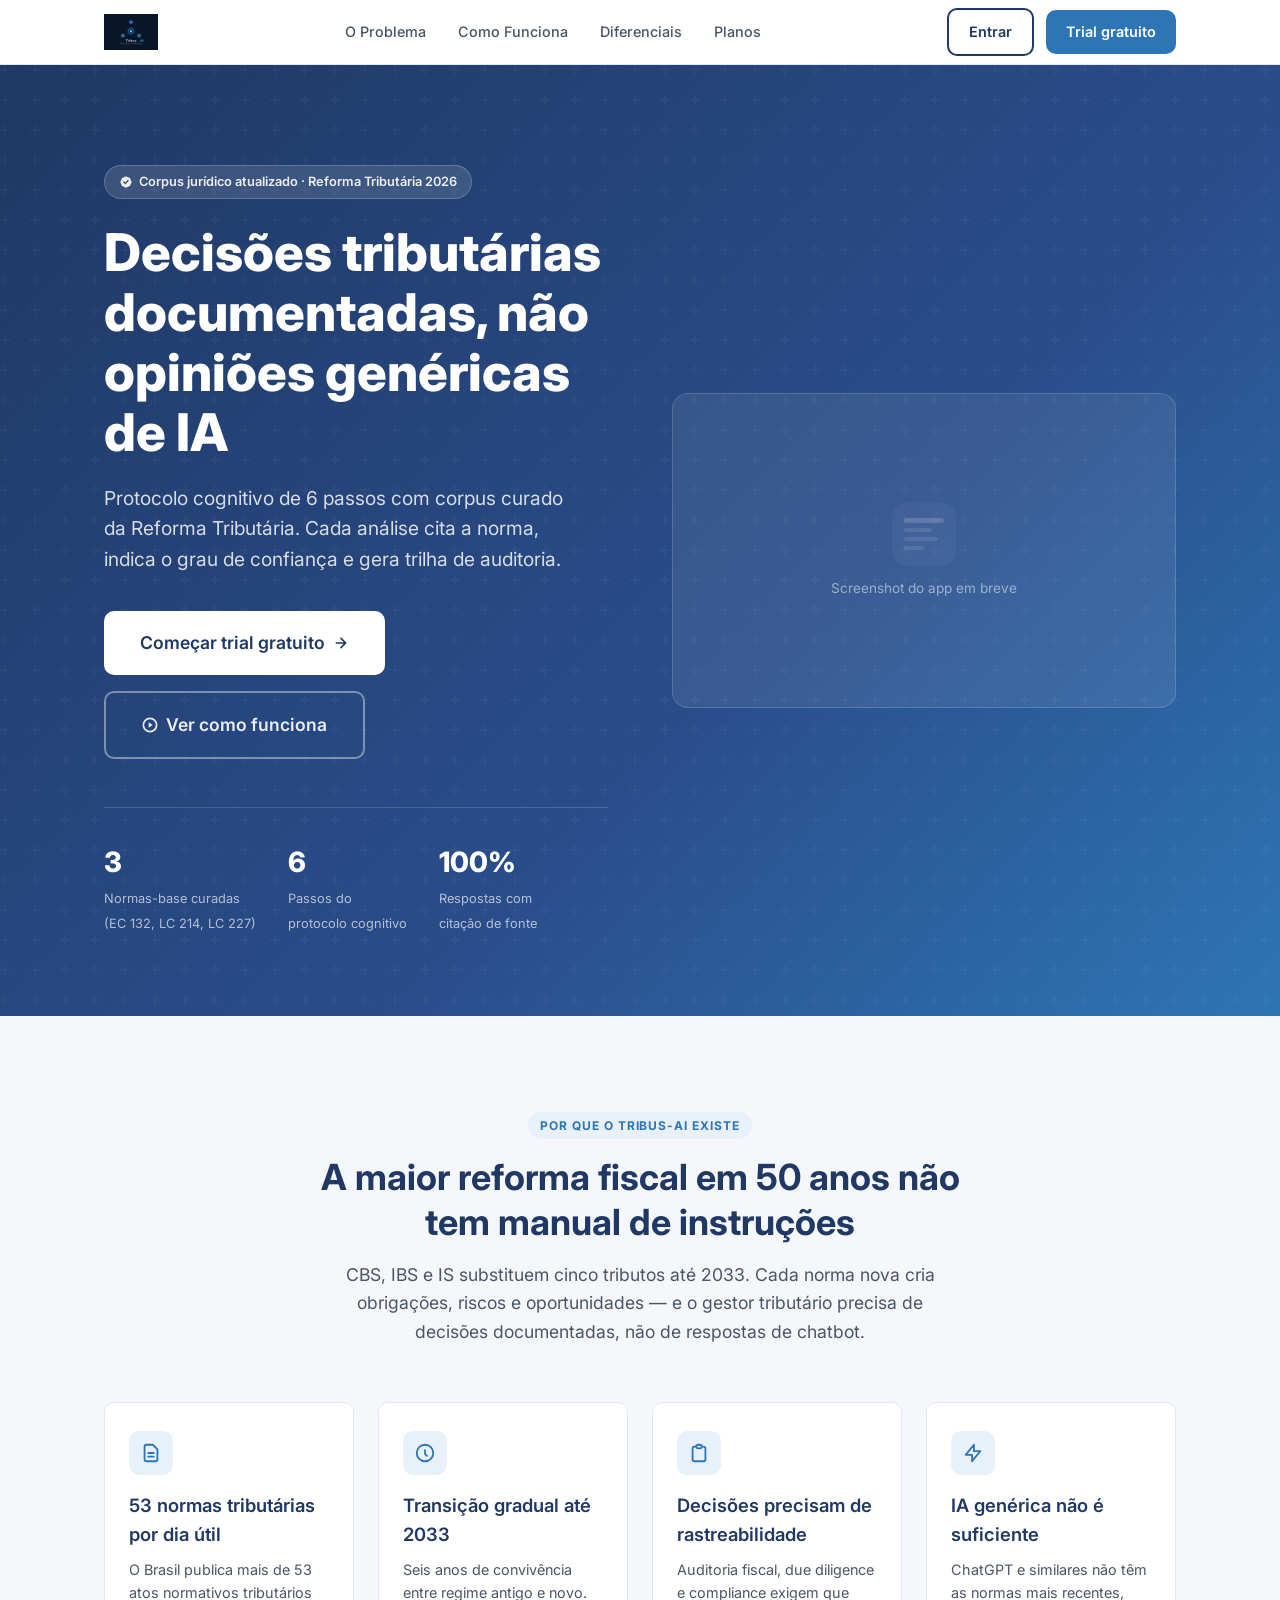
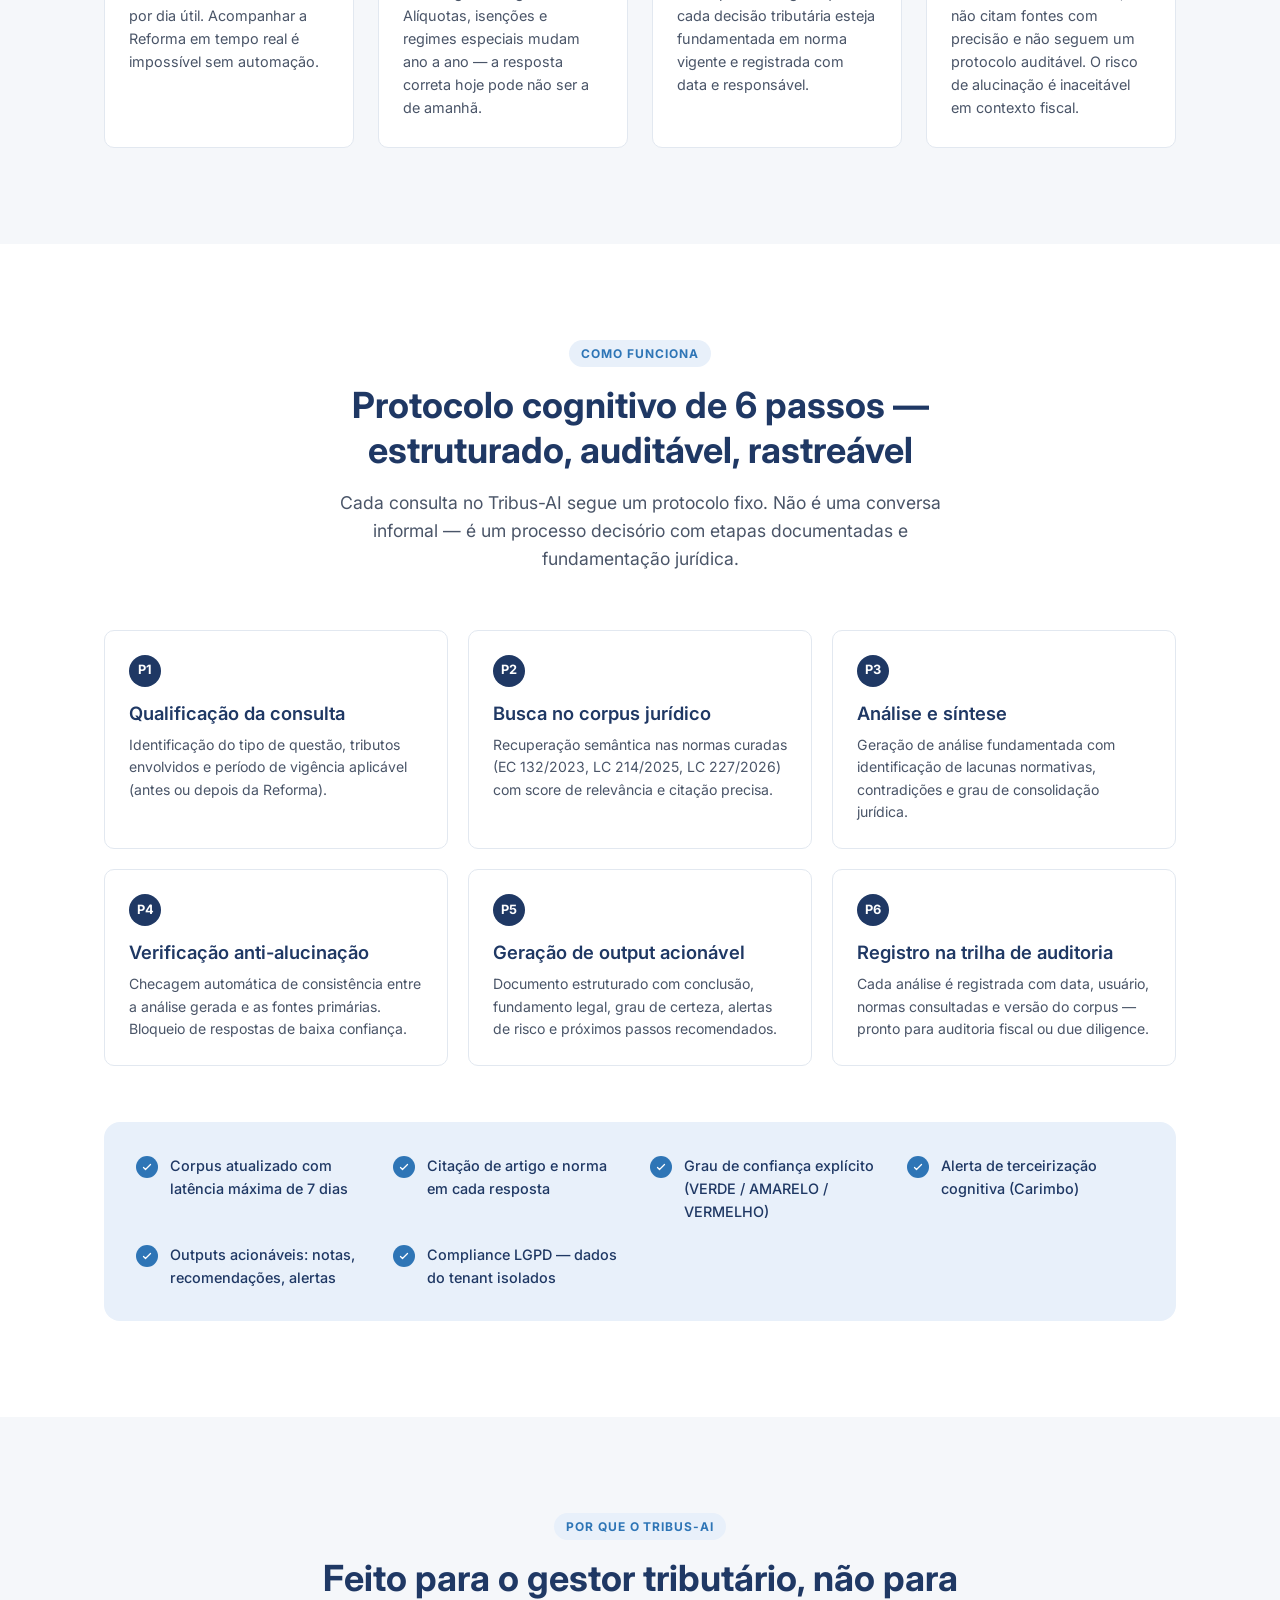
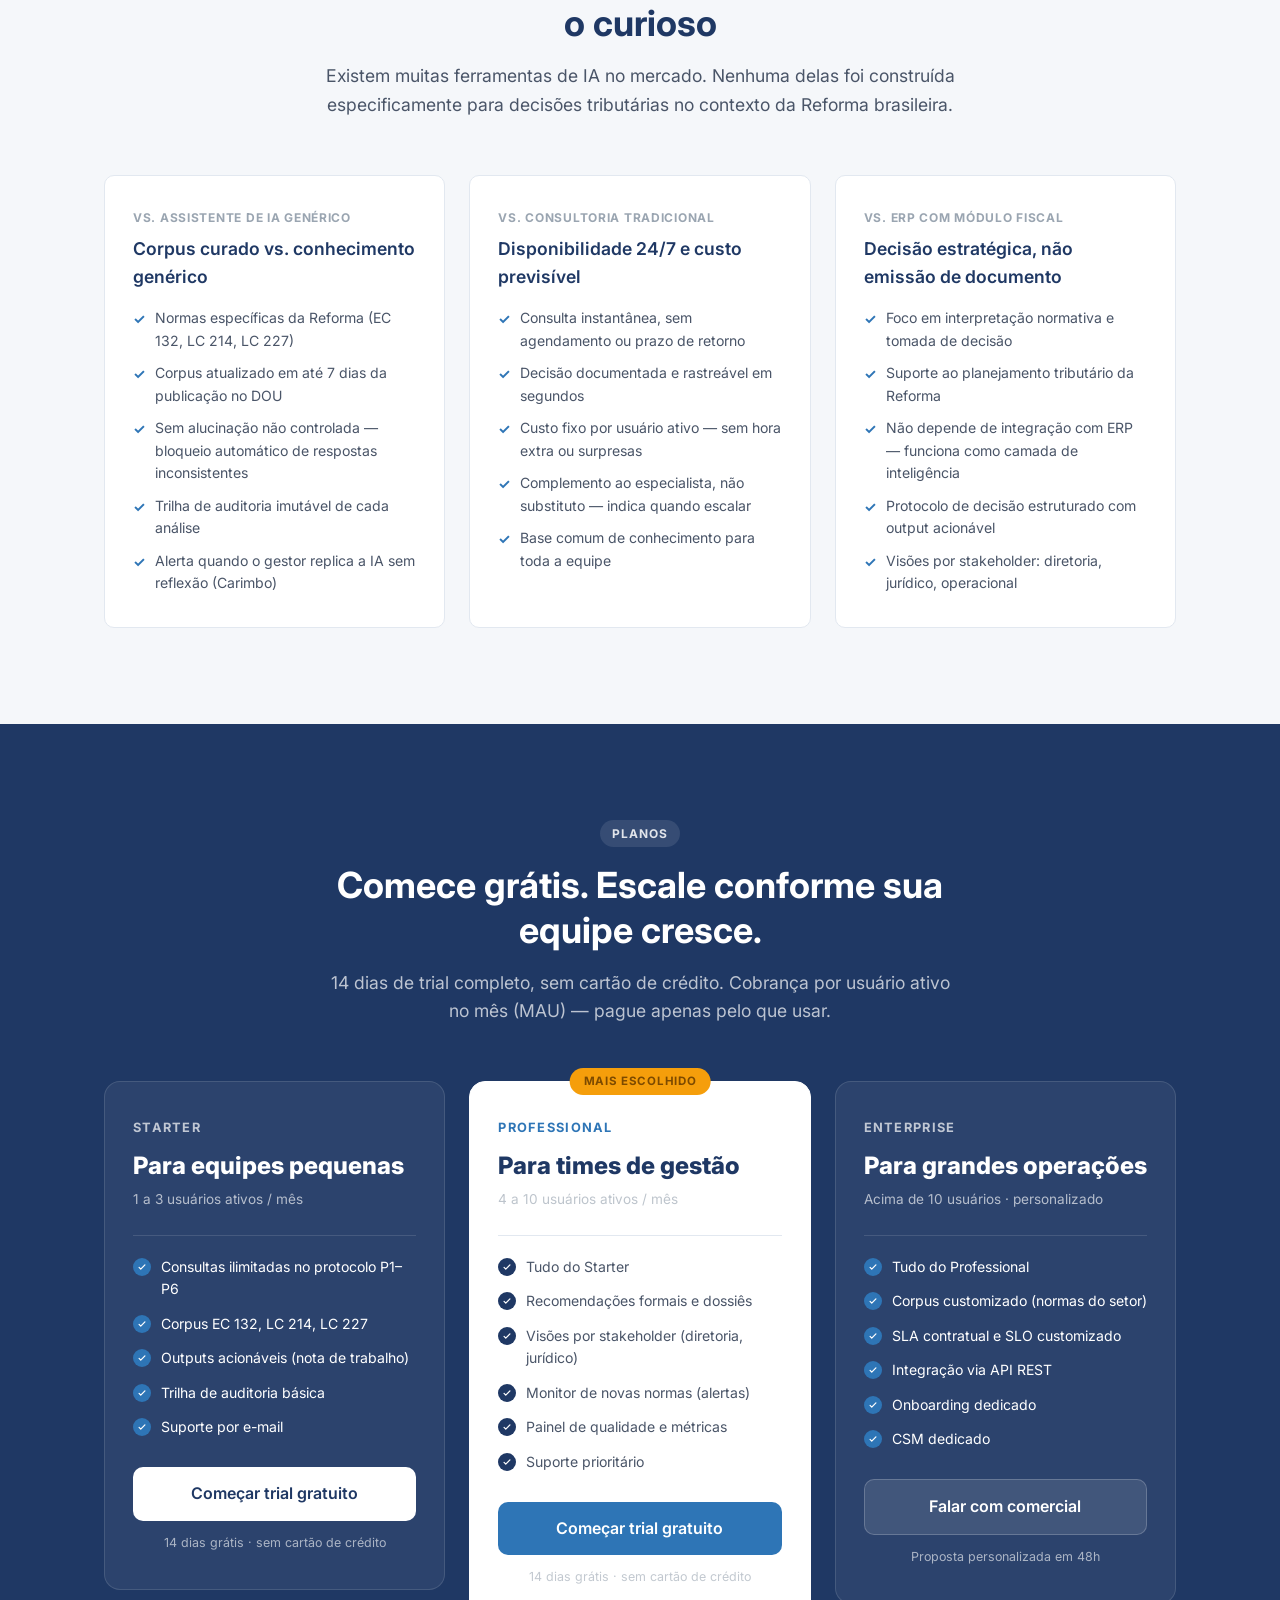
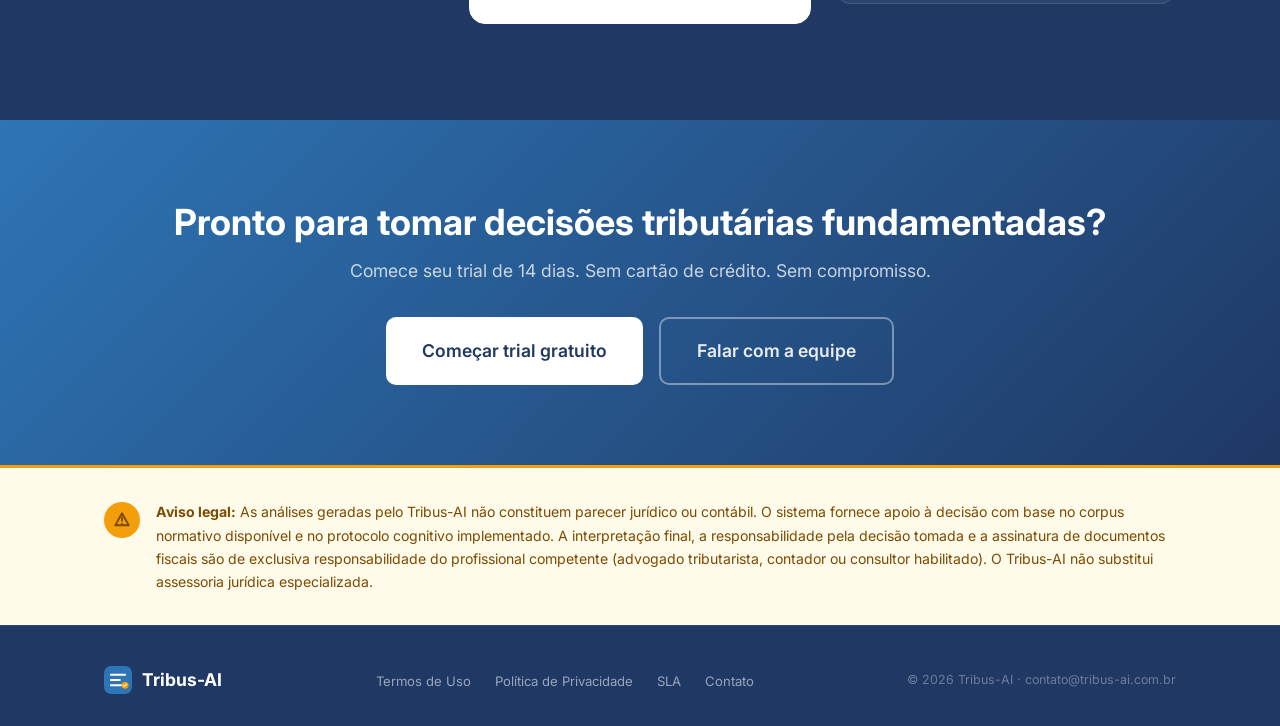
==== landing/index.html @ 8da71b79 "feat: logo real na landing page + botão Entrar aponta para /app Co-Authored-By: Claude Sonnet 4.6 <n" ====
<!DOCTYPE html>
<html lang="pt-BR">
<head>
  <meta charset="UTF-8" />
  <meta name="viewport" content="width=device-width, initial-scale=1.0" />
  <meta name="description" content="Tribus-AI — Inteligência tributária para a Reforma. Protocolo cognitivo de 6 passos, corpus jurídico curado e trilha de auditoria para decisões tributárias documentadas." />
  <title>Tribus-AI — Inteligência Tributária para a Reforma</title>
  <link rel="preconnect" href="https://fonts.googleapis.com" />
  <link rel="preconnect" href="https://fonts.gstatic.com" crossorigin />
  <link href="https://fonts.googleapis.com/css2?family=Inter:wght@400;500;600;700;800&display=swap" rel="stylesheet" />
  <style>
    /* ── Reset & Base ───────────────────────────────────────────── */
    *, *::before, *::after { box-sizing: border-box; margin: 0; padding: 0; }

    :root {
      --azul-escuro:  #1F3864;
      --azul-medio:   #2E75B6;
      --azul-claro:   #E8F0FA;
      --cinza-claro:  #F5F7FA;
      --cinza-medio:  #9AA5B1;
      --cinza-texto:  #4A5568;
      --branco:       #FFFFFF;
      --borda:        #E2E8F0;
      --destaque:     #F59E0B;
      --fonte:        'Inter', system-ui, -apple-system, sans-serif;
      --raio:         10px;
      --sombra:       0 4px 24px rgba(31,56,100,.10);
    }

    html { scroll-behavior: smooth; }

    body {
      font-family: var(--fonte);
      color: var(--cinza-texto);
      background: var(--branco);
      line-height: 1.6;
      -webkit-font-smoothing: antialiased;
    }

    img { max-width: 100%; display: block; }
    a { color: inherit; text-decoration: none; }

    .container {
      width: 100%;
      max-width: 1120px;
      margin: 0 auto;
      padding: 0 24px;
    }

    /* ── Tipografia ─────────────────────────────────────────────── */
    h1 { font-size: clamp(2rem, 5vw, 3.25rem); font-weight: 800; line-height: 1.15; }
    h2 { font-size: clamp(1.5rem, 3vw, 2.25rem); font-weight: 700; line-height: 1.25; }
    h3 { font-size: 1.15rem; font-weight: 600; }
    p  { font-size: 1rem; }

    .label {
      display: inline-block;
      font-size: .75rem;
      font-weight: 700;
      letter-spacing: .08em;
      text-transform: uppercase;
      color: var(--azul-medio);
      background: var(--azul-claro);
      padding: 4px 12px;
      border-radius: 20px;
      margin-bottom: 16px;
    }

    /* ── Botões ─────────────────────────────────────────────────── */
    .btn {
      display: inline-flex;
      align-items: center;
      gap: 8px;
      padding: 14px 28px;
      border-radius: var(--raio);
      font-size: 1rem;
      font-weight: 600;
      cursor: pointer;
      transition: transform .15s, box-shadow .15s, opacity .15s;
      border: none;
      text-decoration: none;
    }
    .btn:hover { transform: translateY(-2px); box-shadow: 0 8px 24px rgba(0,0,0,.15); }
    .btn:active { transform: translateY(0); }

    .btn-primary {
      background: var(--azul-medio);
      color: var(--branco);
    }
    .btn-primary:hover { background: #2563a8; }

    .btn-outline {
      background: transparent;
      color: var(--azul-escuro);
      border: 2px solid var(--azul-escuro);
    }
    .btn-outline:hover { background: var(--azul-escuro); color: var(--branco); }

    .btn-white {
      background: var(--branco);
      color: var(--azul-escuro);
    }
    .btn-white:hover { background: var(--azul-claro); }

    .btn-lg { padding: 18px 36px; font-size: 1.1rem; }

    /* ── Nav ────────────────────────────────────────────────────── */
    nav {
      position: sticky;
      top: 0;
      z-index: 100;
      background: rgba(255,255,255,.95);
      backdrop-filter: blur(8px);
      border-bottom: 1px solid var(--borda);
      padding: 0;
    }
    .nav-inner {
      display: flex;
      align-items: center;
      justify-content: space-between;
      height: 64px;
    }
    .logo {
      display: flex;
      align-items: center;
    }
    .logo img { height: 36px; width: auto; display: block; }
    .nav-links {
      display: flex;
      align-items: center;
      gap: 32px;
      list-style: none;
    }
    .nav-links a {
      font-size: .9rem;
      font-weight: 500;
      color: var(--cinza-texto);
      transition: color .15s;
    }
    .nav-links a:hover { color: var(--azul-medio); }
    .nav-cta { display: flex; gap: 12px; align-items: center; }
    .nav-mobile-toggle {
      display: none;
      background: none;
      border: none;
      cursor: pointer;
      padding: 4px;
      color: var(--azul-escuro);
    }

    @media (max-width: 768px) {
      .nav-links, .nav-cta { display: none; }
      .nav-mobile-toggle { display: block; }
      nav.open .nav-links,
      nav.open .nav-cta {
        display: flex;
        flex-direction: column;
        align-items: flex-start;
        padding: 16px 24px;
        gap: 16px;
        background: var(--branco);
        border-top: 1px solid var(--borda);
      }
      nav.open { display: block; }
      nav.open .nav-inner { flex-wrap: wrap; height: auto; padding: 12px 0; }
    }

    /* ── Hero ───────────────────────────────────────────────────── */
    #hero {
      background: linear-gradient(135deg, var(--azul-escuro) 0%, #2a4d8a 60%, var(--azul-medio) 100%);
      color: var(--branco);
      padding: 100px 0 80px;
      overflow: hidden;
      position: relative;
    }
    #hero::before {
      content: '';
      position: absolute;
      inset: 0;
      background: url("data:image/svg+xml,%3Csvg width='60' height='60' viewBox='0 0 60 60' xmlns='http://www.w3.org/2000/svg'%3E%3Cg fill='none' fill-rule='evenodd'%3E%3Cg fill='%23ffffff' fill-opacity='0.03'%3E%3Cpath d='M36 34v-4h-2v4h-4v2h4v4h2v-4h4v-2h-4zm0-30V0h-2v4h-4v2h4v4h2V6h4V4h-4zM6 34v-4H4v4H0v2h4v4h2v-4h4v-2H6zM6 4V0H4v4H0v2h4v4h2V6h4V4H6z'/%3E%3C/g%3E%3C/g%3E%3C/svg%3E");
      pointer-events: none;
    }
    .hero-grid {
      display: grid;
      grid-template-columns: 1fr 1fr;
      gap: 64px;
      align-items: center;
      position: relative;
    }
    .hero-badge {
      display: inline-flex;
      align-items: center;
      gap: 6px;
      background: rgba(255,255,255,.12);
      border: 1px solid rgba(255,255,255,.2);
      border-radius: 20px;
      padding: 6px 14px;
      font-size: .8rem;
      font-weight: 600;
      margin-bottom: 24px;
      color: rgba(255,255,255,.9);
    }
    #hero h1 { color: var(--branco); margin-bottom: 20px; }
    .hero-sub {
      font-size: 1.2rem;
      color: rgba(255,255,255,.82);
      margin-bottom: 36px;
      max-width: 480px;
    }
    .hero-actions { display: flex; gap: 16px; flex-wrap: wrap; }
    .hero-visual {
      background: rgba(255,255,255,.08);
      border: 1px solid rgba(255,255,255,.15);
      border-radius: 16px;
      aspect-ratio: 16/10;
      display: flex;
      flex-direction: column;
      align-items: center;
      justify-content: center;
      gap: 12px;
      color: rgba(255,255,255,.5);
    }
    .hero-visual svg { opacity: .4; }
    .hero-visual span { font-size: .85rem; }
    .hero-stats {
      display: flex;
      gap: 32px;
      margin-top: 48px;
      padding-top: 32px;
      border-top: 1px solid rgba(255,255,255,.15);
      flex-wrap: wrap;
    }
    .stat-item { }
    .stat-num {
      font-size: 1.75rem;
      font-weight: 800;
      color: var(--branco);
      display: block;
    }
    .stat-label {
      font-size: .8rem;
      color: rgba(255,255,255,.65);
    }

    @media (max-width: 768px) {
      #hero { padding: 64px 0 48px; }
      .hero-grid { grid-template-columns: 1fr; gap: 40px; }
      .hero-visual { display: none; }
    }

    /* ── Seções genéricas ───────────────────────────────────────── */
    section { padding: 96px 0; }
    .section-header { text-align: center; max-width: 640px; margin: 0 auto 56px; }
    .section-header h2 { color: var(--azul-escuro); margin-bottom: 16px; }
    .section-header p { font-size: 1.1rem; color: var(--cinza-texto); }

    /* ── Problema ───────────────────────────────────────────────── */
    #problema { background: var(--cinza-claro); }
    .problema-grid {
      display: grid;
      grid-template-columns: repeat(auto-fit, minmax(240px, 1fr));
      gap: 24px;
    }
    .problema-card {
      background: var(--branco);
      border: 1px solid var(--borda);
      border-radius: var(--raio);
      padding: 28px 24px;
      transition: box-shadow .2s;
    }
    .problema-card:hover { box-shadow: var(--sombra); }
    .problema-icon {
      width: 44px;
      height: 44px;
      border-radius: 10px;
      background: var(--azul-claro);
      display: flex;
      align-items: center;
      justify-content: center;
      margin-bottom: 16px;
    }
    .problema-card h3 { color: var(--azul-escuro); margin-bottom: 8px; }
    .problema-card p { font-size: .9rem; color: var(--cinza-texto); }

    /* ── Solução / P1-P6 ────────────────────────────────────────── */
    #solucao { background: var(--branco); }
    .passos-grid {
      display: grid;
      grid-template-columns: repeat(auto-fit, minmax(300px, 1fr));
      gap: 20px;
      margin-bottom: 56px;
    }
    .passo-card {
      border: 1px solid var(--borda);
      border-radius: var(--raio);
      padding: 24px;
      position: relative;
      transition: border-color .2s, box-shadow .2s;
    }
    .passo-card:hover {
      border-color: var(--azul-medio);
      box-shadow: 0 0 0 3px var(--azul-claro);
    }
    .passo-num {
      display: inline-flex;
      align-items: center;
      justify-content: center;
      width: 32px;
      height: 32px;
      border-radius: 50%;
      background: var(--azul-escuro);
      color: var(--branco);
      font-size: .8rem;
      font-weight: 700;
      margin-bottom: 12px;
    }
    .passo-card h3 { color: var(--azul-escuro); margin-bottom: 6px; }
    .passo-card p { font-size: .88rem; }

    .solucao-features {
      display: grid;
      grid-template-columns: repeat(auto-fit, minmax(220px, 1fr));
      gap: 20px;
      background: var(--azul-claro);
      border-radius: 16px;
      padding: 32px;
    }
    .feature-item {
      display: flex;
      align-items: flex-start;
      gap: 12px;
    }
    .feature-check {
      width: 22px;
      height: 22px;
      border-radius: 50%;
      background: var(--azul-medio);
      flex-shrink: 0;
      display: flex;
      align-items: center;
      justify-content: center;
      margin-top: 2px;
    }
    .feature-item p { font-size: .9rem; font-weight: 500; color: var(--azul-escuro); }

    /* ── Diferenciais ───────────────────────────────────────────── */
    #diferenciais { background: var(--cinza-claro); }
    .diferenciais-grid {
      display: grid;
      grid-template-columns: repeat(auto-fit, minmax(300px, 1fr));
      gap: 24px;
    }
    .diferencial-card {
      background: var(--branco);
      border-radius: var(--raio);
      padding: 32px 28px;
      border: 1px solid var(--borda);
    }
    .diferencial-vs {
      font-size: .75rem;
      font-weight: 700;
      text-transform: uppercase;
      letter-spacing: .06em;
      color: var(--cinza-medio);
      margin-bottom: 8px;
    }
    .diferencial-card h3 {
      color: var(--azul-escuro);
      font-size: 1.1rem;
      margin-bottom: 16px;
    }
    .diferencial-lista { list-style: none; display: flex; flex-direction: column; gap: 10px; }
    .diferencial-lista li {
      display: flex;
      align-items: flex-start;
      gap: 10px;
      font-size: .88rem;
    }
    .diferencial-lista li::before {
      content: '✓';
      color: var(--azul-medio);
      font-weight: 700;
      flex-shrink: 0;
      margin-top: 1px;
    }

    /* ── Preços ─────────────────────────────────────────────────── */
    #precos { background: var(--azul-escuro); }
    #precos .section-header h2 { color: var(--branco); }
    #precos .section-header p { color: rgba(255,255,255,.7); }
    #precos .label { background: rgba(255,255,255,.1); color: rgba(255,255,255,.85); }

    .precos-grid {
      display: grid;
      grid-template-columns: repeat(auto-fit, minmax(280px, 1fr));
      gap: 24px;
      align-items: start;
    }
    .preco-card {
      background: rgba(255,255,255,.06);
      border: 1px solid rgba(255,255,255,.12);
      border-radius: 16px;
      padding: 36px 28px;
      color: var(--branco);
      transition: transform .2s, box-shadow .2s;
    }
    .preco-card:hover { transform: translateY(-4px); box-shadow: 0 16px 40px rgba(0,0,0,.3); }
    .preco-card.destaque {
      background: var(--branco);
      color: var(--azul-escuro);
      border-color: var(--branco);
      position: relative;
    }
    .preco-badge {
      position: absolute;
      top: -14px;
      left: 50%;
      transform: translateX(-50%);
      background: var(--destaque);
      color: #7c4a00;
      font-size: .72rem;
      font-weight: 700;
      text-transform: uppercase;
      letter-spacing: .06em;
      padding: 4px 14px;
      border-radius: 20px;
      white-space: nowrap;
    }
    .preco-plano {
      font-size: .8rem;
      font-weight: 700;
      text-transform: uppercase;
      letter-spacing: .1em;
      margin-bottom: 8px;
      opacity: .7;
    }
    .preco-card.destaque .preco-plano { color: var(--azul-medio); opacity: 1; }
    .preco-card h3 {
      font-size: 1.5rem;
      font-weight: 800;
      margin-bottom: 4px;
    }
    .preco-usuarios {
      font-size: .85rem;
      opacity: .65;
      margin-bottom: 24px;
    }
    .preco-divider {
      border: none;
      border-top: 1px solid rgba(255,255,255,.12);
      margin: 20px 0;
    }
    .preco-card.destaque .preco-divider { border-color: var(--borda); }
    .preco-features { list-style: none; display: flex; flex-direction: column; gap: 12px; margin-bottom: 28px; }
    .preco-features li {
      display: flex;
      gap: 10px;
      font-size: .88rem;
      align-items: flex-start;
    }
    .preco-features li .ck {
      width: 18px;
      height: 18px;
      border-radius: 50%;
      background: var(--azul-medio);
      flex-shrink: 0;
      display: flex;
      align-items: center;
      justify-content: center;
      margin-top: 2px;
    }
    .preco-card.destaque .preco-features li .ck { background: var(--azul-escuro); }
    .preco-trial {
      text-align: center;
      font-size: .78rem;
      opacity: .6;
      margin-top: 12px;
    }

    /* ── Disclaimer ─────────────────────────────────────────────── */
    #disclaimer {
      background: #fffbeb;
      border-top: 3px solid var(--destaque);
      padding: 32px 0;
    }
    .disclaimer-inner {
      display: flex;
      gap: 16px;
      align-items: flex-start;
    }
    .disclaimer-icon {
      flex-shrink: 0;
      width: 36px;
      height: 36px;
      background: var(--destaque);
      border-radius: 50%;
      display: flex;
      align-items: center;
      justify-content: center;
      margin-top: 2px;
    }
    #disclaimer p {
      font-size: .88rem;
      color: #7c4a00;
      line-height: 1.65;
    }
    #disclaimer strong { font-weight: 700; }

    /* ── CTA final ──────────────────────────────────────────────── */
    #cta-final {
      background: linear-gradient(135deg, var(--azul-medio), var(--azul-escuro));
      padding: 80px 0;
      text-align: center;
    }
    #cta-final h2 { color: var(--branco); margin-bottom: 12px; }
    #cta-final p { color: rgba(255,255,255,.75); font-size: 1.1rem; margin-bottom: 32px; }
    .cta-actions { display: flex; gap: 16px; justify-content: center; flex-wrap: wrap; }

    /* ── Footer ─────────────────────────────────────────────────── */
    footer {
      background: var(--azul-escuro);
      border-top: 1px solid rgba(255,255,255,.08);
      padding: 40px 0 32px;
    }
    .footer-inner {
      display: flex;
      align-items: center;
      justify-content: space-between;
      flex-wrap: wrap;
      gap: 24px;
    }
    .footer-logo {
      display: flex;
      align-items: center;
      gap: 10px;
      color: var(--branco);
      font-weight: 700;
      font-size: 1.1rem;
    }
    .footer-links {
      display: flex;
      gap: 24px;
      flex-wrap: wrap;
      list-style: none;
    }
    .footer-links a {
      font-size: .82rem;
      color: rgba(255,255,255,.55);
      transition: color .15s;
    }
    .footer-links a:hover { color: rgba(255,255,255,.9); }
    .footer-copy {
      font-size: .78rem;
      color: rgba(255,255,255,.35);
    }

    /* ── Utilidades ─────────────────────────────────────────────── */
    .text-center { text-align: center; }
    .mt-4  { margin-top: 16px; }
    .mt-8  { margin-top: 32px; }
    .mt-12 { margin-top: 48px; }

    /* SVG check inline */
    .svg-check { display: block; }
  </style>
</head>
<body>

<!-- ═══════════════════════════ NAV ════════════════════════════════ -->
<nav id="nav">
  <div class="container">
    <div class="nav-inner">
      <a href="#" class="logo">
        <img src="assets/logo.png" alt="Tribus-AI" style="height:36px;width:auto;">
      </a>
      <ul class="nav-links">
        <li><a href="#problema">O Problema</a></li>
        <li><a href="#solucao">Como Funciona</a></li>
        <li><a href="#diferenciais">Diferenciais</a></li>
        <li><a href="#precos">Planos</a></li>
      </ul>
      <div class="nav-cta">
        <a href="/app" class="btn btn-outline" style="padding:10px 20px;font-size:.9rem;">Entrar</a>
        <a href="#" class="btn btn-primary" style="padding:10px 20px;font-size:.9rem;">Trial gratuito</a>
      </div>
      <button class="nav-mobile-toggle" id="menuBtn" aria-label="Menu">
        <svg width="24" height="24" fill="none" stroke="currentColor" stroke-width="2" viewBox="0 0 24 24">
          <path d="M3 12h18M3 6h18M3 18h18" stroke-linecap="round"/>
        </svg>
      </button>
    </div>
  </div>
</nav>

<!-- ════════════════════════════ HERO ══════════════════════════════ -->
<section id="hero">
  <div class="container">
    <div class="hero-grid">
      <div>
        <div class="hero-badge">
          <svg width="14" height="14" fill="currentColor" viewBox="0 0 20 20"><path fill-rule="evenodd" d="M6.267 3.455a3.066 3.066 0 001.745-.723 3.066 3.066 0 013.976 0 3.066 3.066 0 001.745.723 3.066 3.066 0 012.812 2.812c.051.643.304 1.254.723 1.745a3.066 3.066 0 010 3.976 3.066 3.066 0 00-.723 1.745 3.066 3.066 0 01-2.812 2.812 3.066 3.066 0 00-1.745.723 3.066 3.066 0 01-3.976 0 3.066 3.066 0 00-1.745-.723 3.066 3.066 0 01-2.812-2.812 3.066 3.066 0 00-.723-1.745 3.066 3.066 0 010-3.976 3.066 3.066 0 00.723-1.745 3.066 3.066 0 012.812-2.812zm7.44 5.252a1 1 0 00-1.414-1.414L9 10.586 7.707 9.293a1 1 0 00-1.414 1.414l2 2a1 1 0 001.414 0l4-4z" clip-rule="evenodd"/></svg>
          Corpus jurídico atualizado · Reforma Tributária 2026
        </div>
        <h1>Decisões tributárias documentadas, não opiniões genéricas de IA</h1>
        <p class="hero-sub">Protocolo cognitivo de 6 passos com corpus curado da Reforma Tributária. Cada análise cita a norma, indica o grau de confiança e gera trilha de auditoria.</p>
        <div class="hero-actions">
          <a href="#" class="btn btn-white btn-lg">
            Começar trial gratuito
            <svg width="16" height="16" fill="none" stroke="currentColor" stroke-width="2.5" viewBox="0 0 24 24"><path d="M5 12h14M12 5l7 7-7 7" stroke-linecap="round" stroke-linejoin="round"/></svg>
          </a>
          <a href="#solucao" class="btn btn-outline btn-lg" style="border-color:rgba(255,255,255,.4);color:rgba(255,255,255,.9);">
            <svg width="16" height="16" fill="none" stroke="currentColor" stroke-width="2.5" viewBox="0 0 24 24"><circle cx="12" cy="12" r="10"/><path d="M10 8l6 4-6 4V8z" fill="currentColor" stroke="none"/></svg>
            Ver como funciona
          </a>
        </div>
        <div class="hero-stats">
          <div class="stat-item">
            <span class="stat-num">3</span>
            <span class="stat-label">Normas-base curadas<br>(EC 132, LC 214, LC 227)</span>
          </div>
          <div class="stat-item">
            <span class="stat-num">6</span>
            <span class="stat-label">Passos do<br>protocolo cognitivo</span>
          </div>
          <div class="stat-item">
            <span class="stat-num">100%</span>
            <span class="stat-label">Respostas com<br>citação de fonte</span>
          </div>
        </div>
      </div>
      <div class="hero-visual" role="img" aria-label="Preview do painel Tribus-AI">
        <svg width="64" height="64" fill="none" viewBox="0 0 64 64" xmlns="http://www.w3.org/2000/svg">
          <rect width="64" height="64" rx="16" fill="rgba(255,255,255,0.1)"/>
          <rect x="12" y="16" width="40" height="5" rx="2.5" fill="rgba(255,255,255,0.4)"/>
          <rect x="12" y="26" width="28" height="4" rx="2" fill="rgba(255,255,255,0.25)"/>
          <rect x="12" y="35" width="34" height="4" rx="2" fill="rgba(255,255,255,0.25)"/>
          <rect x="12" y="44" width="20" height="4" rx="2" fill="rgba(255,255,255,0.25)"/>
        </svg>
        <span>Screenshot do app em breve</span>
      </div>
    </div>
  </div>
</section>

<!-- ════════════════════════ PROBLEMA ══════════════════════════════ -->
<section id="problema">
  <div class="container">
    <div class="section-header">
      <span class="label">Por que o Tribus-AI existe</span>
      <h2>A maior reforma fiscal em 50 anos não tem manual de instruções</h2>
      <p>CBS, IBS e IS substituem cinco tributos até 2033. Cada norma nova cria obrigações, riscos e oportunidades — e o gestor tributário precisa de decisões documentadas, não de respostas de chatbot.</p>
    </div>
    <div class="problema-grid">
      <div class="problema-card">
        <div class="problema-icon">
          <svg width="22" height="22" fill="none" stroke="#2E75B6" stroke-width="2" viewBox="0 0 24 24"><path d="M9 12h6M9 16h6M17 21H7a2 2 0 01-2-2V5a2 2 0 012-2h7l5 5v11a2 2 0 01-2 2z" stroke-linecap="round" stroke-linejoin="round"/></svg>
        </div>
        <h3>53 normas tributárias por dia útil</h3>
        <p>O Brasil publica mais de 53 atos normativos tributários por dia útil. Acompanhar a Reforma em tempo real é impossível sem automação.</p>
      </div>
      <div class="problema-card">
        <div class="problema-icon">
          <svg width="22" height="22" fill="none" stroke="#2E75B6" stroke-width="2" viewBox="0 0 24 24"><path d="M12 9v4l2 2M12 3a9 9 0 110 18A9 9 0 0112 3z" stroke-linecap="round" stroke-linejoin="round"/></svg>
        </div>
        <h3>Transição gradual até 2033</h3>
        <p>Seis anos de convivência entre regime antigo e novo. Alíquotas, isenções e regimes especiais mudam ano a ano — a resposta correta hoje pode não ser a de amanhã.</p>
      </div>
      <div class="problema-card">
        <div class="problema-icon">
          <svg width="22" height="22" fill="none" stroke="#2E75B6" stroke-width="2" viewBox="0 0 24 24"><path d="M9 5H7a2 2 0 00-2 2v12a2 2 0 002 2h10a2 2 0 002-2V7a2 2 0 00-2-2h-2M9 5a2 2 0 002 2h2a2 2 0 002-2M9 5a2 2 0 012-2h2a2 2 0 012 2" stroke-linecap="round" stroke-linejoin="round"/></svg>
        </div>
        <h3>Decisões precisam de rastreabilidade</h3>
        <p>Auditoria fiscal, due diligence e compliance exigem que cada decisão tributária esteja fundamentada em norma vigente e registrada com data e responsável.</p>
      </div>
      <div class="problema-card">
        <div class="problema-icon">
          <svg width="22" height="22" fill="none" stroke="#2E75B6" stroke-width="2" viewBox="0 0 24 24"><path d="M13 10V3L4 14h7v7l9-11h-7z" stroke-linecap="round" stroke-linejoin="round"/></svg>
        </div>
        <h3>IA genérica não é suficiente</h3>
        <p>ChatGPT e similares não têm as normas mais recentes, não citam fontes com precisão e não seguem um protocolo auditável. O risco de alucinação é inaceitável em contexto fiscal.</p>
      </div>
    </div>
  </div>
</section>

<!-- ═════════════════════════ SOLUÇÃO ═══════════════════════════════ -->
<section id="solucao">
  <div class="container">
    <div class="section-header">
      <span class="label">Como funciona</span>
      <h2>Protocolo cognitivo de 6 passos — estruturado, auditável, rastreável</h2>
      <p>Cada consulta no Tribus-AI segue um protocolo fixo. Não é uma conversa informal — é um processo decisório com etapas documentadas e fundamentação jurídica.</p>
    </div>
    <div class="passos-grid">
      <div class="passo-card">
        <div class="passo-num">P1</div>
        <h3>Qualificação da consulta</h3>
        <p>Identificação do tipo de questão, tributos envolvidos e período de vigência aplicável (antes ou depois da Reforma).</p>
      </div>
      <div class="passo-card">
        <div class="passo-num">P2</div>
        <h3>Busca no corpus jurídico</h3>
        <p>Recuperação semântica nas normas curadas (EC 132/2023, LC 214/2025, LC 227/2026) com score de relevância e citação precisa.</p>
      </div>
      <div class="passo-card">
        <div class="passo-num">P3</div>
        <h3>Análise e síntese</h3>
        <p>Geração de análise fundamentada com identificação de lacunas normativas, contradições e grau de consolidação jurídica.</p>
      </div>
      <div class="passo-card">
        <div class="passo-num">P4</div>
        <h3>Verificação anti-alucinação</h3>
        <p>Checagem automática de consistência entre a análise gerada e as fontes primárias. Bloqueio de respostas de baixa confiança.</p>
      </div>
      <div class="passo-card">
        <div class="passo-num">P5</div>
        <h3>Geração de output acionável</h3>
        <p>Documento estruturado com conclusão, fundamento legal, grau de certeza, alertas de risco e próximos passos recomendados.</p>
      </div>
      <div class="passo-card">
        <div class="passo-num">P6</div>
        <h3>Registro na trilha de auditoria</h3>
        <p>Cada análise é registrada com data, usuário, normas consultadas e versão do corpus — pronto para auditoria fiscal ou due diligence.</p>
      </div>
    </div>
    <div class="solucao-features">
      <div class="feature-item">
        <div class="feature-check">
          <svg class="svg-check" width="12" height="12" fill="none" stroke="white" stroke-width="2.5" viewBox="0 0 24 24"><path d="M5 13l4 4L19 7" stroke-linecap="round" stroke-linejoin="round"/></svg>
        </div>
        <p>Corpus atualizado com latência máxima de 7 dias</p>
      </div>
      <div class="feature-item">
        <div class="feature-check">
          <svg class="svg-check" width="12" height="12" fill="none" stroke="white" stroke-width="2.5" viewBox="0 0 24 24"><path d="M5 13l4 4L19 7" stroke-linecap="round" stroke-linejoin="round"/></svg>
        </div>
        <p>Citação de artigo e norma em cada resposta</p>
      </div>
      <div class="feature-item">
        <div class="feature-check">
          <svg class="svg-check" width="12" height="12" fill="none" stroke="white" stroke-width="2.5" viewBox="0 0 24 24"><path d="M5 13l4 4L19 7" stroke-linecap="round" stroke-linejoin="round"/></svg>
        </div>
        <p>Grau de confiança explícito (VERDE / AMARELO / VERMELHO)</p>
      </div>
      <div class="feature-item">
        <div class="feature-check">
          <svg class="svg-check" width="12" height="12" fill="none" stroke="white" stroke-width="2.5" viewBox="0 0 24 24"><path d="M5 13l4 4L19 7" stroke-linecap="round" stroke-linejoin="round"/></svg>
        </div>
        <p>Alerta de terceirização cognitiva (Carimbo)</p>
      </div>
      <div class="feature-item">
        <div class="feature-check">
          <svg class="svg-check" width="12" height="12" fill="none" stroke="white" stroke-width="2.5" viewBox="0 0 24 24"><path d="M5 13l4 4L19 7" stroke-linecap="round" stroke-linejoin="round"/></svg>
        </div>
        <p>Outputs acionáveis: notas, recomendações, alertas</p>
      </div>
      <div class="feature-item">
        <div class="feature-check">
          <svg class="svg-check" width="12" height="12" fill="none" stroke="white" stroke-width="2.5" viewBox="0 0 24 24"><path d="M5 13l4 4L19 7" stroke-linecap="round" stroke-linejoin="round"/></svg>
        </div>
        <p>Compliance LGPD — dados do tenant isolados</p>
      </div>
    </div>
  </div>
</section>

<!-- ══════════════════════ DIFERENCIAIS ════════════════════════════ -->
<section id="diferenciais">
  <div class="container">
    <div class="section-header">
      <span class="label">Por que o Tribus-AI</span>
      <h2>Feito para o gestor tributário, não para o curioso</h2>
      <p>Existem muitas ferramentas de IA no mercado. Nenhuma delas foi construída especificamente para decisões tributárias no contexto da Reforma brasileira.</p>
    </div>
    <div class="diferenciais-grid">
      <div class="diferencial-card">
        <div class="diferencial-vs">vs. Assistente de IA genérico</div>
        <h3>Corpus curado vs. conhecimento genérico</h3>
        <ul class="diferencial-lista">
          <li>Normas específicas da Reforma (EC 132, LC 214, LC 227)</li>
          <li>Corpus atualizado em até 7 dias da publicação no DOU</li>
          <li>Sem alucinação não controlada — bloqueio automático de respostas inconsistentes</li>
          <li>Trilha de auditoria imutável de cada análise</li>
          <li>Alerta quando o gestor replica a IA sem reflexão (Carimbo)</li>
        </ul>
      </div>
      <div class="diferencial-card">
        <div class="diferencial-vs">vs. Consultoria tradicional</div>
        <h3>Disponibilidade 24/7 e custo previsível</h3>
        <ul class="diferencial-lista">
          <li>Consulta instantânea, sem agendamento ou prazo de retorno</li>
          <li>Decisão documentada e rastreável em segundos</li>
          <li>Custo fixo por usuário ativo — sem hora extra ou surpresas</li>
          <li>Complemento ao especialista, não substituto — indica quando escalar</li>
          <li>Base comum de conhecimento para toda a equipe</li>
        </ul>
      </div>
      <div class="diferencial-card">
        <div class="diferencial-vs">vs. ERP com módulo fiscal</div>
        <h3>Decisão estratégica, não emissão de documento</h3>
        <ul class="diferencial-lista">
          <li>Foco em interpretação normativa e tomada de decisão</li>
          <li>Suporte ao planejamento tributário da Reforma</li>
          <li>Não depende de integração com ERP — funciona como camada de inteligência</li>
          <li>Protocolo de decisão estruturado com output acionável</li>
          <li>Visões por stakeholder: diretoria, jurídico, operacional</li>
        </ul>
      </div>
    </div>
  </div>
</section>

<!-- ══════════════════════════ PREÇOS ═══════════════════════════════ -->
<section id="precos">
  <div class="container">
    <div class="section-header">
      <span class="label">Planos</span>
      <h2>Comece grátis. Escale conforme sua equipe cresce.</h2>
      <p>14 dias de trial completo, sem cartão de crédito. Cobrança por usuário ativo no mês (MAU) — pague apenas pelo que usar.</p>
    </div>
    <div class="precos-grid">

      <div class="preco-card">
        <div class="preco-plano">Starter</div>
        <h3>Para equipes pequenas</h3>
        <p class="preco-usuarios">1 a 3 usuários ativos / mês</p>
        <hr class="preco-divider">
        <ul class="preco-features">
          <li><span class="ck"><svg width="10" height="10" fill="none" stroke="white" stroke-width="3" viewBox="0 0 24 24"><path d="M5 13l4 4L19 7" stroke-linecap="round" stroke-linejoin="round"/></svg></span>Consultas ilimitadas no protocolo P1–P6</li>
          <li><span class="ck"><svg width="10" height="10" fill="none" stroke="white" stroke-width="3" viewBox="0 0 24 24"><path d="M5 13l4 4L19 7" stroke-linecap="round" stroke-linejoin="round"/></svg></span>Corpus EC 132, LC 214, LC 227</li>
          <li><span class="ck"><svg width="10" height="10" fill="none" stroke="white" stroke-width="3" viewBox="0 0 24 24"><path d="M5 13l4 4L19 7" stroke-linecap="round" stroke-linejoin="round"/></svg></span>Outputs acionáveis (nota de trabalho)</li>
          <li><span class="ck"><svg width="10" height="10" fill="none" stroke="white" stroke-width="3" viewBox="0 0 24 24"><path d="M5 13l4 4L19 7" stroke-linecap="round" stroke-linejoin="round"/></svg></span>Trilha de auditoria básica</li>
          <li><span class="ck"><svg width="10" height="10" fill="none" stroke="white" stroke-width="3" viewBox="0 0 24 24"><path d="M5 13l4 4L19 7" stroke-linecap="round" stroke-linejoin="round"/></svg></span>Suporte por e-mail</li>
        </ul>
        <a href="#" class="btn btn-white" style="width:100%;justify-content:center;">Começar trial gratuito</a>
        <p class="preco-trial">14 dias grátis · sem cartão de crédito</p>
      </div>

      <div class="preco-card destaque">
        <div class="preco-badge">Mais escolhido</div>
        <div class="preco-plano">Professional</div>
        <h3>Para times de gestão</h3>
        <p class="preco-usuarios" style="color:var(--cinza-medio);">4 a 10 usuários ativos / mês</p>
        <hr class="preco-divider">
        <ul class="preco-features" style="color:var(--cinza-texto);">
          <li><span class="ck"><svg width="10" height="10" fill="none" stroke="white" stroke-width="3" viewBox="0 0 24 24"><path d="M5 13l4 4L19 7" stroke-linecap="round" stroke-linejoin="round"/></svg></span>Tudo do Starter</li>
          <li><span class="ck"><svg width="10" height="10" fill="none" stroke="white" stroke-width="3" viewBox="0 0 24 24"><path d="M5 13l4 4L19 7" stroke-linecap="round" stroke-linejoin="round"/></svg></span>Recomendações formais e dossiês</li>
          <li><span class="ck"><svg width="10" height="10" fill="none" stroke="white" stroke-width="3" viewBox="0 0 24 24"><path d="M5 13l4 4L19 7" stroke-linecap="round" stroke-linejoin="round"/></svg></span>Visões por stakeholder (diretoria, jurídico)</li>
          <li><span class="ck"><svg width="10" height="10" fill="none" stroke="white" stroke-width="3" viewBox="0 0 24 24"><path d="M5 13l4 4L19 7" stroke-linecap="round" stroke-linejoin="round"/></svg></span>Monitor de novas normas (alertas)</li>
          <li><span class="ck"><svg width="10" height="10" fill="none" stroke="white" stroke-width="3" viewBox="0 0 24 24"><path d="M5 13l4 4L19 7" stroke-linecap="round" stroke-linejoin="round"/></svg></span>Painel de qualidade e métricas</li>
          <li><span class="ck"><svg width="10" height="10" fill="none" stroke="white" stroke-width="3" viewBox="0 0 24 24"><path d="M5 13l4 4L19 7" stroke-linecap="round" stroke-linejoin="round"/></svg></span>Suporte prioritário</li>
        </ul>
        <a href="#" class="btn btn-primary" style="width:100%;justify-content:center;">Começar trial gratuito</a>
        <p class="preco-trial" style="color:var(--cinza-medio);">14 dias grátis · sem cartão de crédito</p>
      </div>

      <div class="preco-card">
        <div class="preco-plano">Enterprise</div>
        <h3>Para grandes operações</h3>
        <p class="preco-usuarios">Acima de 10 usuários · personalizado</p>
        <hr class="preco-divider">
        <ul class="preco-features">
          <li><span class="ck"><svg width="10" height="10" fill="none" stroke="white" stroke-width="3" viewBox="0 0 24 24"><path d="M5 13l4 4L19 7" stroke-linecap="round" stroke-linejoin="round"/></svg></span>Tudo do Professional</li>
          <li><span class="ck"><svg width="10" height="10" fill="none" stroke="white" stroke-width="3" viewBox="0 0 24 24"><path d="M5 13l4 4L19 7" stroke-linecap="round" stroke-linejoin="round"/></svg></span>Corpus customizado (normas do setor)</li>
          <li><span class="ck"><svg width="10" height="10" fill="none" stroke="white" stroke-width="3" viewBox="0 0 24 24"><path d="M5 13l4 4L19 7" stroke-linecap="round" stroke-linejoin="round"/></svg></span>SLA contratual e SLO customizado</li>
          <li><span class="ck"><svg width="10" height="10" fill="none" stroke="white" stroke-width="3" viewBox="0 0 24 24"><path d="M5 13l4 4L19 7" stroke-linecap="round" stroke-linejoin="round"/></svg></span>Integração via API REST</li>
          <li><span class="ck"><svg width="10" height="10" fill="none" stroke="white" stroke-width="3" viewBox="0 0 24 24"><path d="M5 13l4 4L19 7" stroke-linecap="round" stroke-linejoin="round"/></svg></span>Onboarding dedicado</li>
          <li><span class="ck"><svg width="10" height="10" fill="none" stroke="white" stroke-width="3" viewBox="0 0 24 24"><path d="M5 13l4 4L19 7" stroke-linecap="round" stroke-linejoin="round"/></svg></span>CSM dedicado</li>
        </ul>
        <a href="mailto:contato@tribus-ai.com.br" class="btn" style="width:100%;justify-content:center;background:rgba(255,255,255,.1);color:white;border:1px solid rgba(255,255,255,.2);">Falar com comercial</a>
        <p class="preco-trial">Proposta personalizada em 48h</p>
      </div>

    </div>
  </div>
</section>

<!-- ══════════════════════ CTA FINAL ═══════════════════════════════ -->
<section id="cta-final">
  <div class="container">
    <h2>Pronto para tomar decisões tributárias fundamentadas?</h2>
    <p>Comece seu trial de 14 dias. Sem cartão de crédito. Sem compromisso.</p>
    <div class="cta-actions">
      <a href="#" class="btn btn-white btn-lg">Começar trial gratuito</a>
      <a href="mailto:contato@tribus-ai.com.br" class="btn btn-outline btn-lg" style="border-color:rgba(255,255,255,.4);color:rgba(255,255,255,.9);">Falar com a equipe</a>
    </div>
  </div>
</section>

<!-- ═══════════════════════ DISCLAIMER ════════════════════════════ -->
<section id="disclaimer">
  <div class="container">
    <div class="disclaimer-inner">
      <div class="disclaimer-icon">
        <svg width="18" height="18" fill="none" stroke="#7c4a00" stroke-width="2.5" viewBox="0 0 24 24"><path d="M12 9v4M12 17h.01M12 3l9 16H3L12 3z" stroke-linecap="round" stroke-linejoin="round"/></svg>
      </div>
      <p><strong>Aviso legal:</strong> As análises geradas pelo Tribus-AI não constituem parecer jurídico ou contábil. O sistema fornece apoio à decisão com base no corpus normativo disponível e no protocolo cognitivo implementado. A interpretação final, a responsabilidade pela decisão tomada e a assinatura de documentos fiscais são de exclusiva responsabilidade do profissional competente (advogado tributarista, contador ou consultor habilitado). O Tribus-AI não substitui assessoria jurídica especializada.</p>
    </div>
  </div>
</section>

<!-- ══════════════════════════ FOOTER ══════════════════════════════ -->
<footer>
  <div class="container">
    <div class="footer-inner">
      <a href="#" class="footer-logo">
        <svg width="28" height="28" viewBox="0 0 32 32" fill="none" xmlns="http://www.w3.org/2000/svg">
          <rect width="32" height="32" rx="8" fill="#2E75B6"/>
          <path d="M8 10h16M8 16h10M8 22h13" stroke="white" stroke-width="2.5" stroke-linecap="round"/>
          <circle cx="24" cy="22" r="4" fill="#F59E0B"/>
          <path d="M22.5 22l1 1 2-2" stroke="white" stroke-width="1.5" stroke-linecap="round" stroke-linejoin="round"/>
        </svg>
        Tribus-AI
      </a>
      <ul class="footer-links">
        <li><a href="#">Termos de Uso</a></li>
        <li><a href="#">Política de Privacidade</a></li>
        <li><a href="#">SLA</a></li>
        <li><a href="mailto:contato@tribus-ai.com.br">Contato</a></li>
      </ul>
      <span class="footer-copy">© 2026 Tribus-AI · contato@tribus-ai.com.br</span>
    </div>
  </div>
</footer>

<script>
  // Mobile nav toggle
  document.getElementById('menuBtn').addEventListener('click', () => {
    document.getElementById('nav').classList.toggle('open');
  });

  // Fechar nav ao clicar em link
  document.querySelectorAll('#nav a').forEach(link => {
    link.addEventListener('click', () => {
      document.getElementById('nav').classList.remove('open');
    });
  });

  // Scroll suave para âncoras
  document.querySelectorAll('a[href^="#"]').forEach(a => {
    a.addEventListener('click', e => {
      const id = a.getAttribute('href');
      if (id === '#') return;
      const el = document.querySelector(id);
      if (el) { e.preventDefault(); el.scrollIntoView({ behavior: 'smooth' }); }
    });
  });
</script>
</body>
</html>
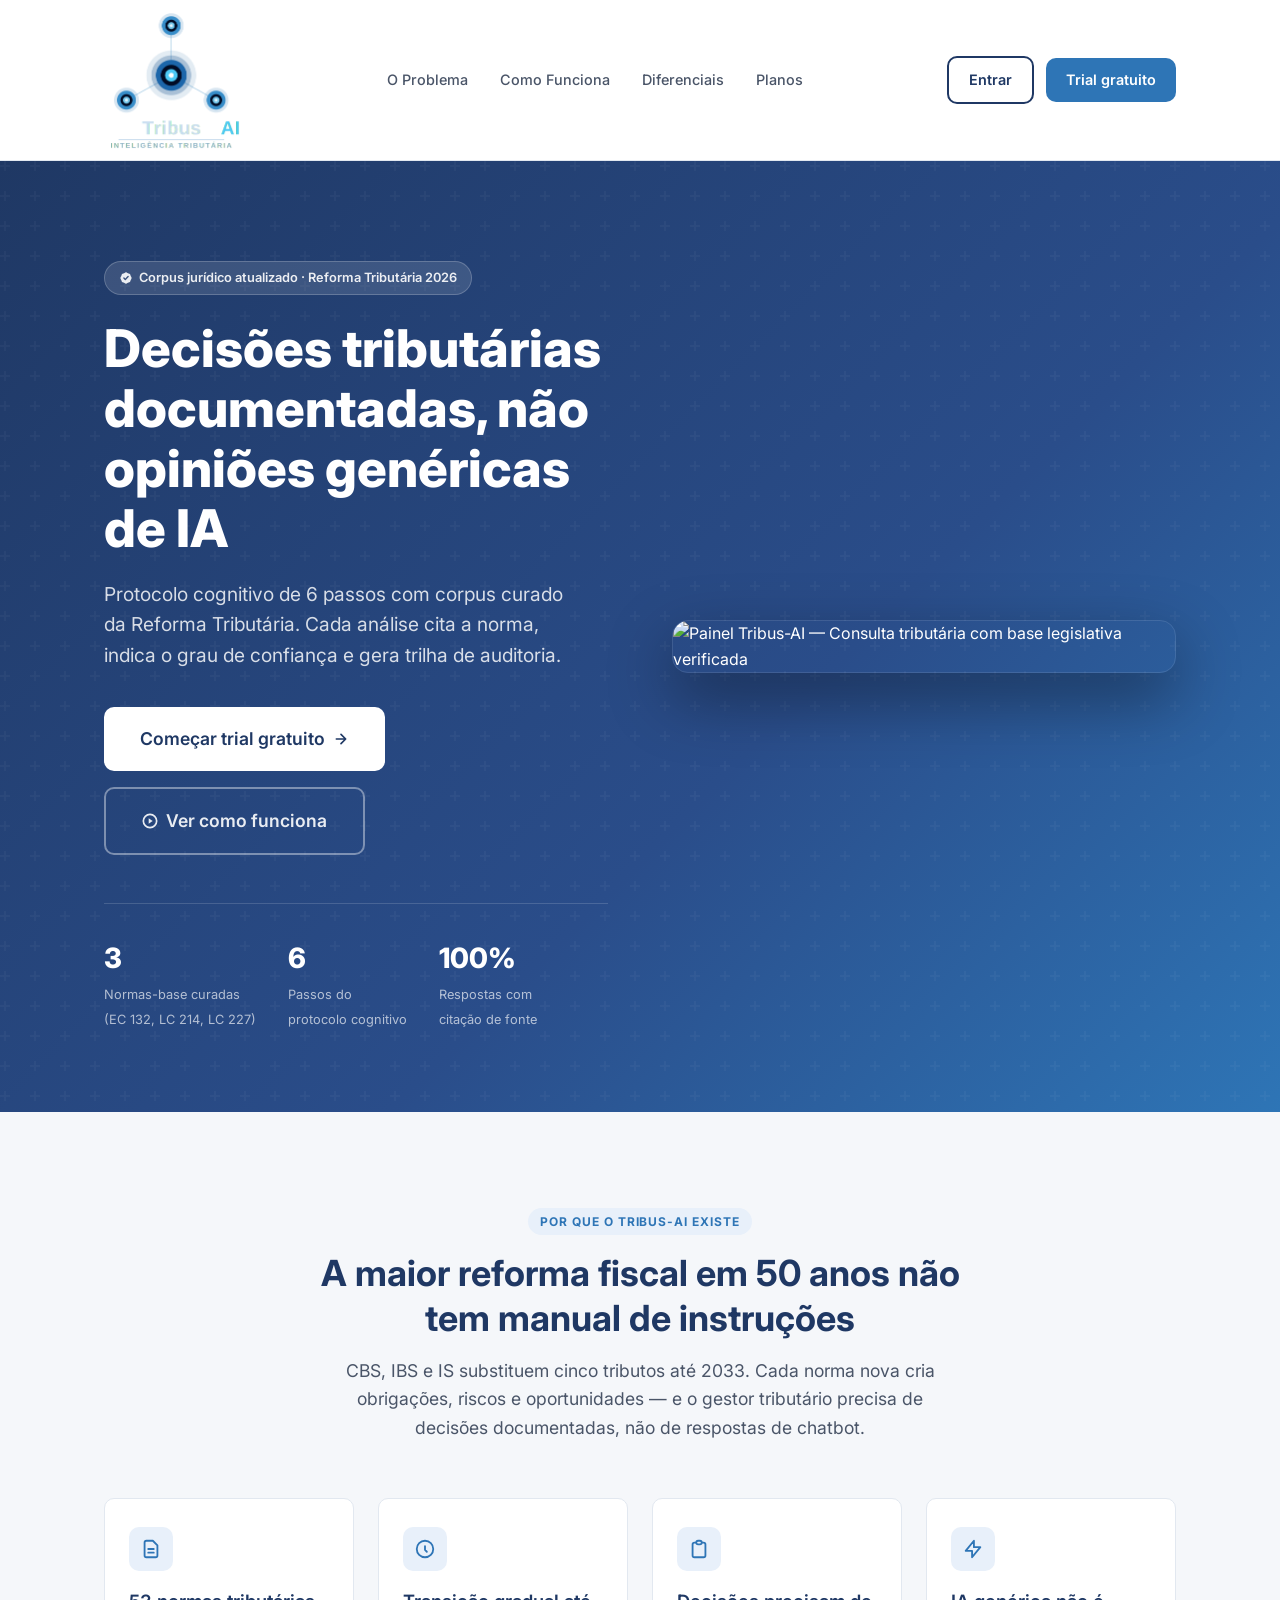
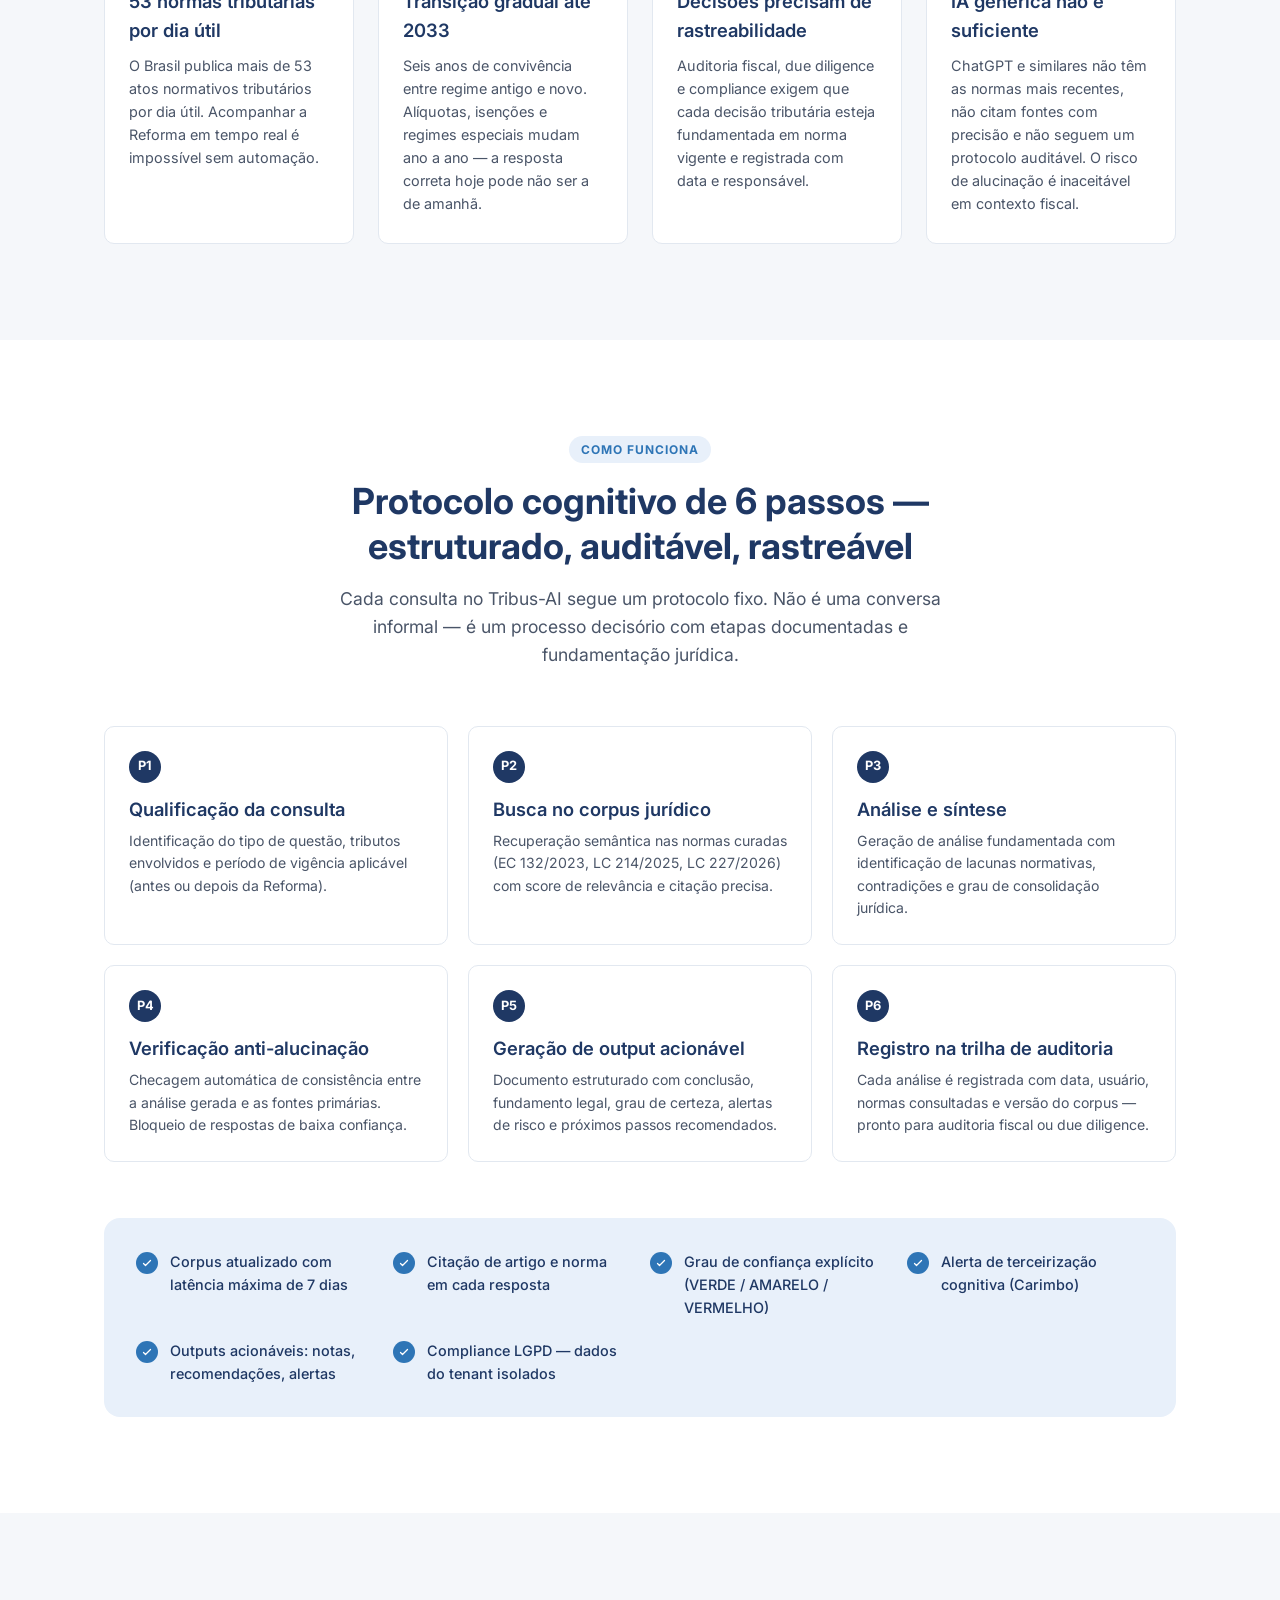
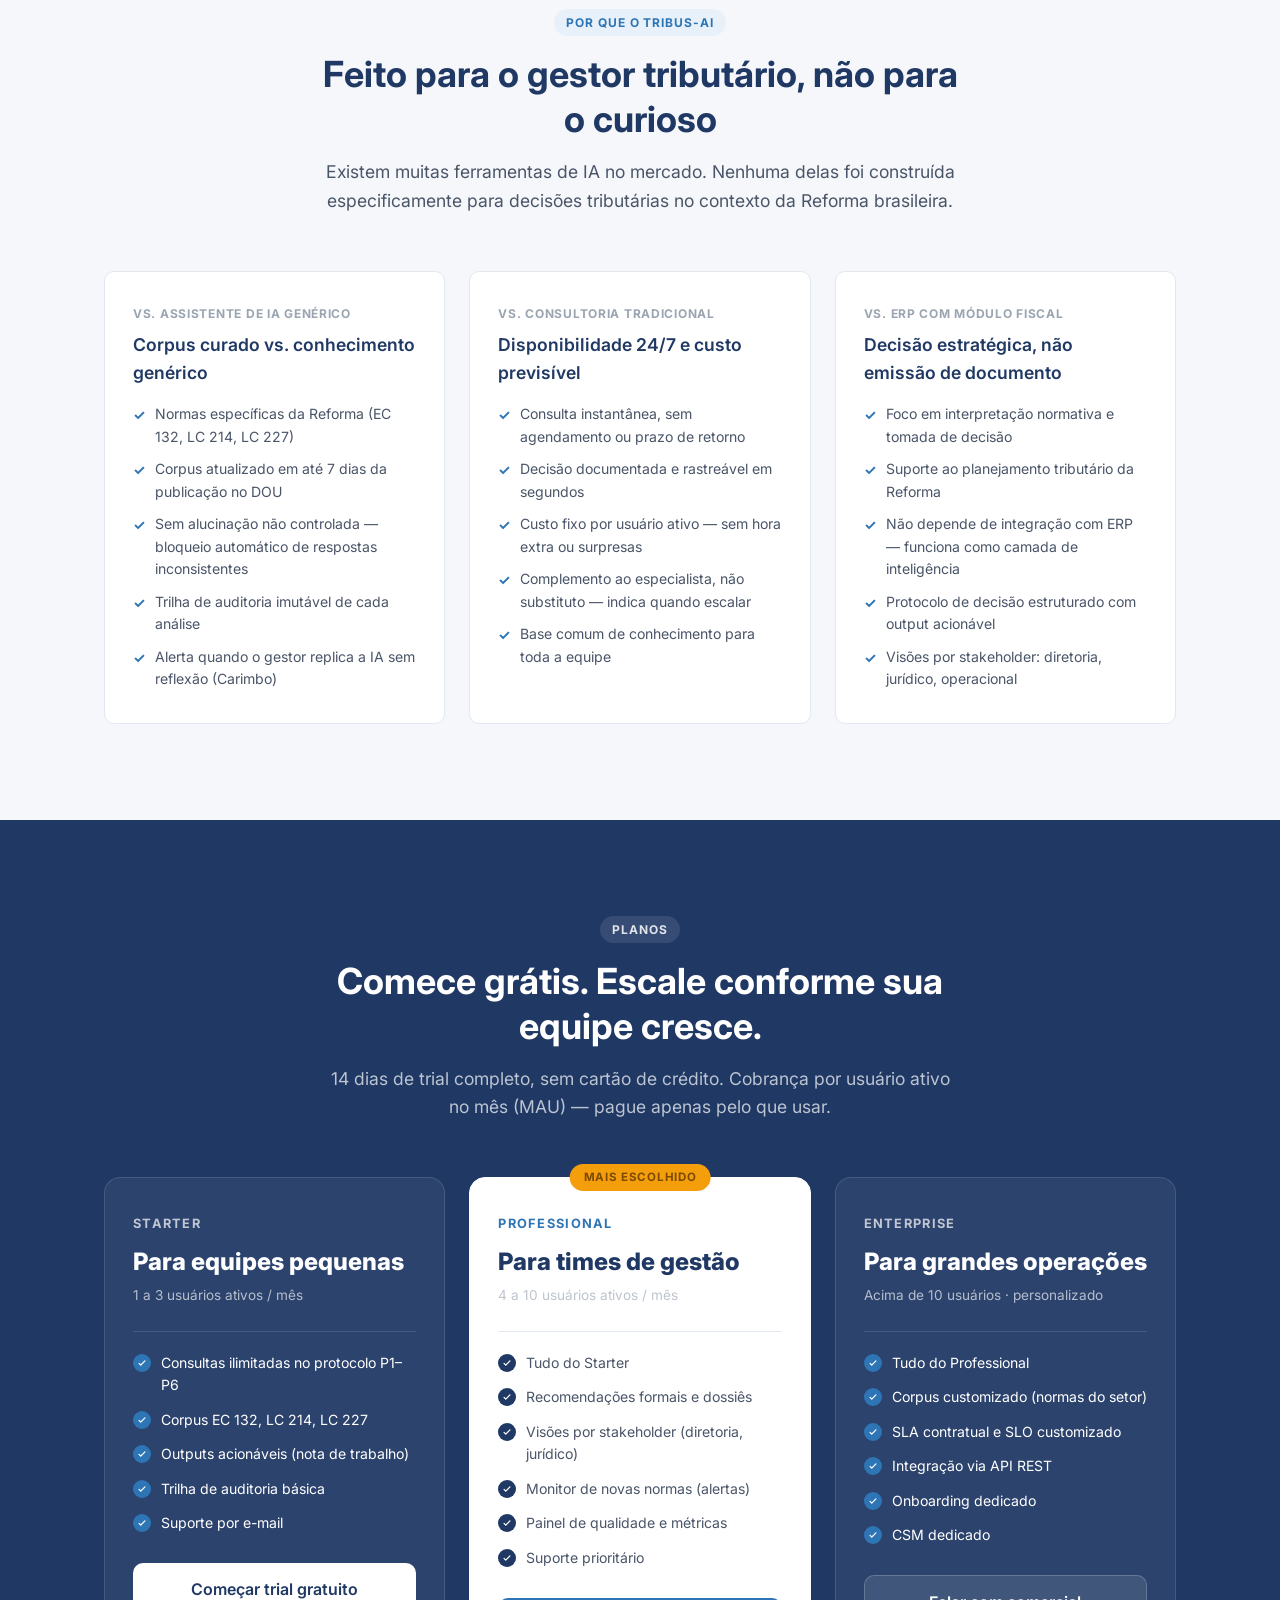
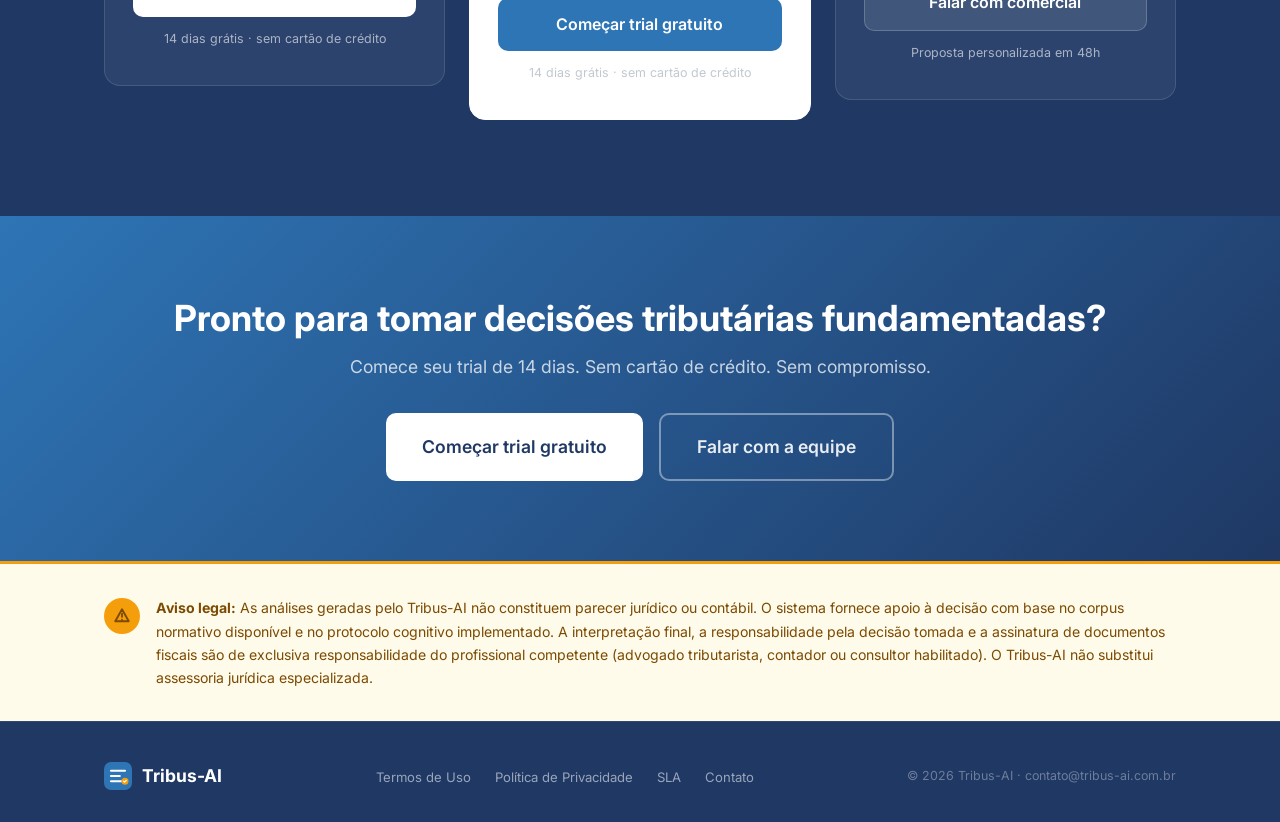
==== commit d198539c: "ui: logo transparente + nav sem altura fixa (fix corte do logo) Co-Authored-By: Claude Sonnet 4.6 <n" ====
--- a/landing/index.html
+++ b/landing/index.html
@@ -118,13 +118,14 @@
       display: flex;
       align-items: center;
       justify-content: space-between;
-      height: 64px;
+      min-height: 64px;
+      padding: 8px 0;
     }
     .logo {
       display: flex;
       align-items: center;
     }
-    .logo img { height: 36px; width: auto; display: block; }
+    .logo img { height: 144px; width: auto; display: block; }
     .nav-links {
       display: flex;
       align-items: center;
@@ -209,19 +210,12 @@
     }
     .hero-actions { display: flex; gap: 16px; flex-wrap: wrap; }
     .hero-visual {
-      background: rgba(255,255,255,.08);
-      border: 1px solid rgba(255,255,255,.15);
       border-radius: 16px;
-      aspect-ratio: 16/10;
-      display: flex;
-      flex-direction: column;
-      align-items: center;
-      justify-content: center;
-      gap: 12px;
-      color: rgba(255,255,255,.5);
-    }
-    .hero-visual svg { opacity: .4; }
-    .hero-visual span { font-size: .85rem; }
+      overflow: hidden;
+      box-shadow: 0 24px 64px rgba(0,0,0,.4);
+      border: 1px solid rgba(255,255,255,.1);
+    }
+    .hero-visual img { width: 100%; height: auto; display: block; }
     .hero-stats {
       display: flex;
       gap: 32px;
@@ -571,7 +565,7 @@
   <div class="container">
     <div class="nav-inner">
       <a href="#" class="logo">
-        <img src="assets/logo.png" alt="Tribus-AI" style="height:36px;width:auto;">
+        <img src="assets/logo.png" alt="Tribus-AI" style="height:144px;width:auto;">
       </a>
       <ul class="nav-links">
         <li><a href="#problema">O Problema</a></li>
@@ -628,15 +622,8 @@
           </div>
         </div>
       </div>
-      <div class="hero-visual" role="img" aria-label="Preview do painel Tribus-AI">
-        <svg width="64" height="64" fill="none" viewBox="0 0 64 64" xmlns="http://www.w3.org/2000/svg">
-          <rect width="64" height="64" rx="16" fill="rgba(255,255,255,0.1)"/>
-          <rect x="12" y="16" width="40" height="5" rx="2.5" fill="rgba(255,255,255,0.4)"/>
-          <rect x="12" y="26" width="28" height="4" rx="2" fill="rgba(255,255,255,0.25)"/>
-          <rect x="12" y="35" width="34" height="4" rx="2" fill="rgba(255,255,255,0.25)"/>
-          <rect x="12" y="44" width="20" height="4" rx="2" fill="rgba(255,255,255,0.25)"/>
-        </svg>
-        <span>Screenshot do app em breve</span>
+      <div class="hero-visual">
+        <img src="assets/app-screenshot.png" alt="Painel Tribus-AI — Consulta tributária com base legislativa verificada">
       </div>
     </div>
   </div>
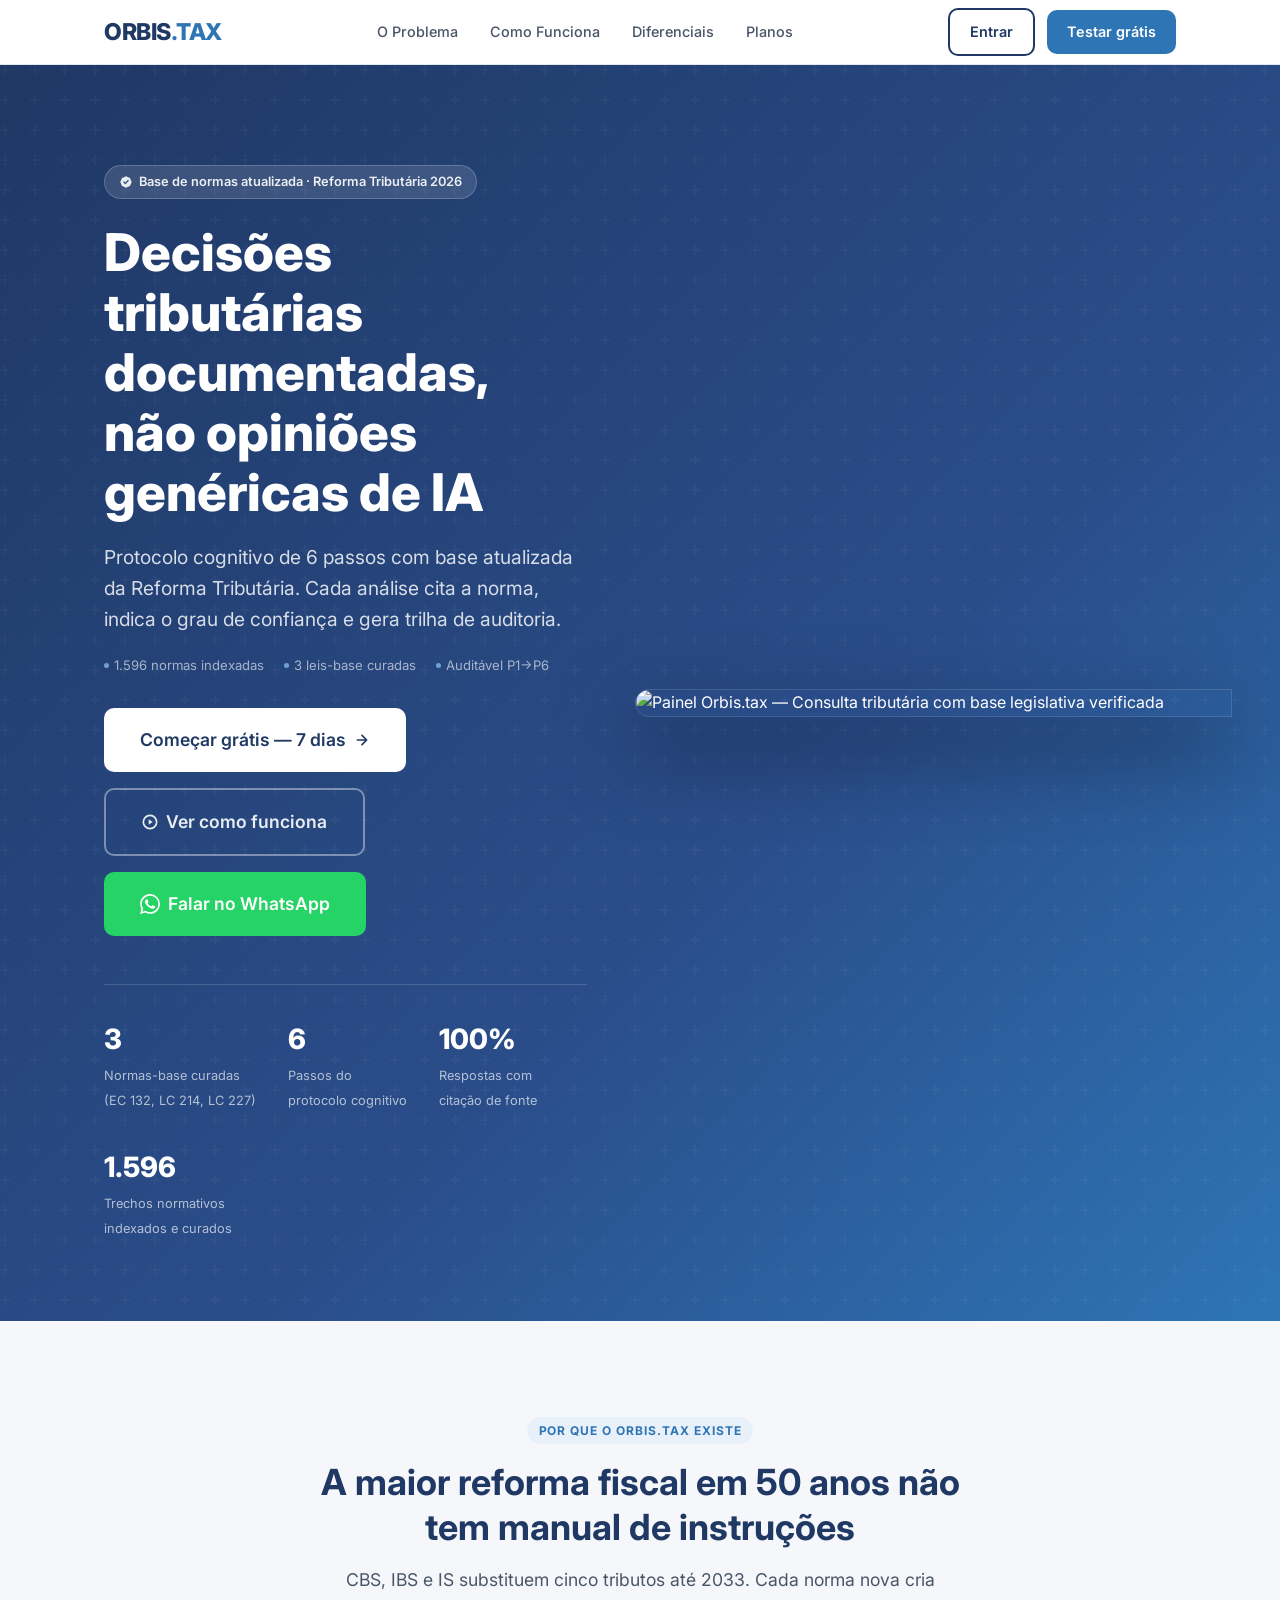
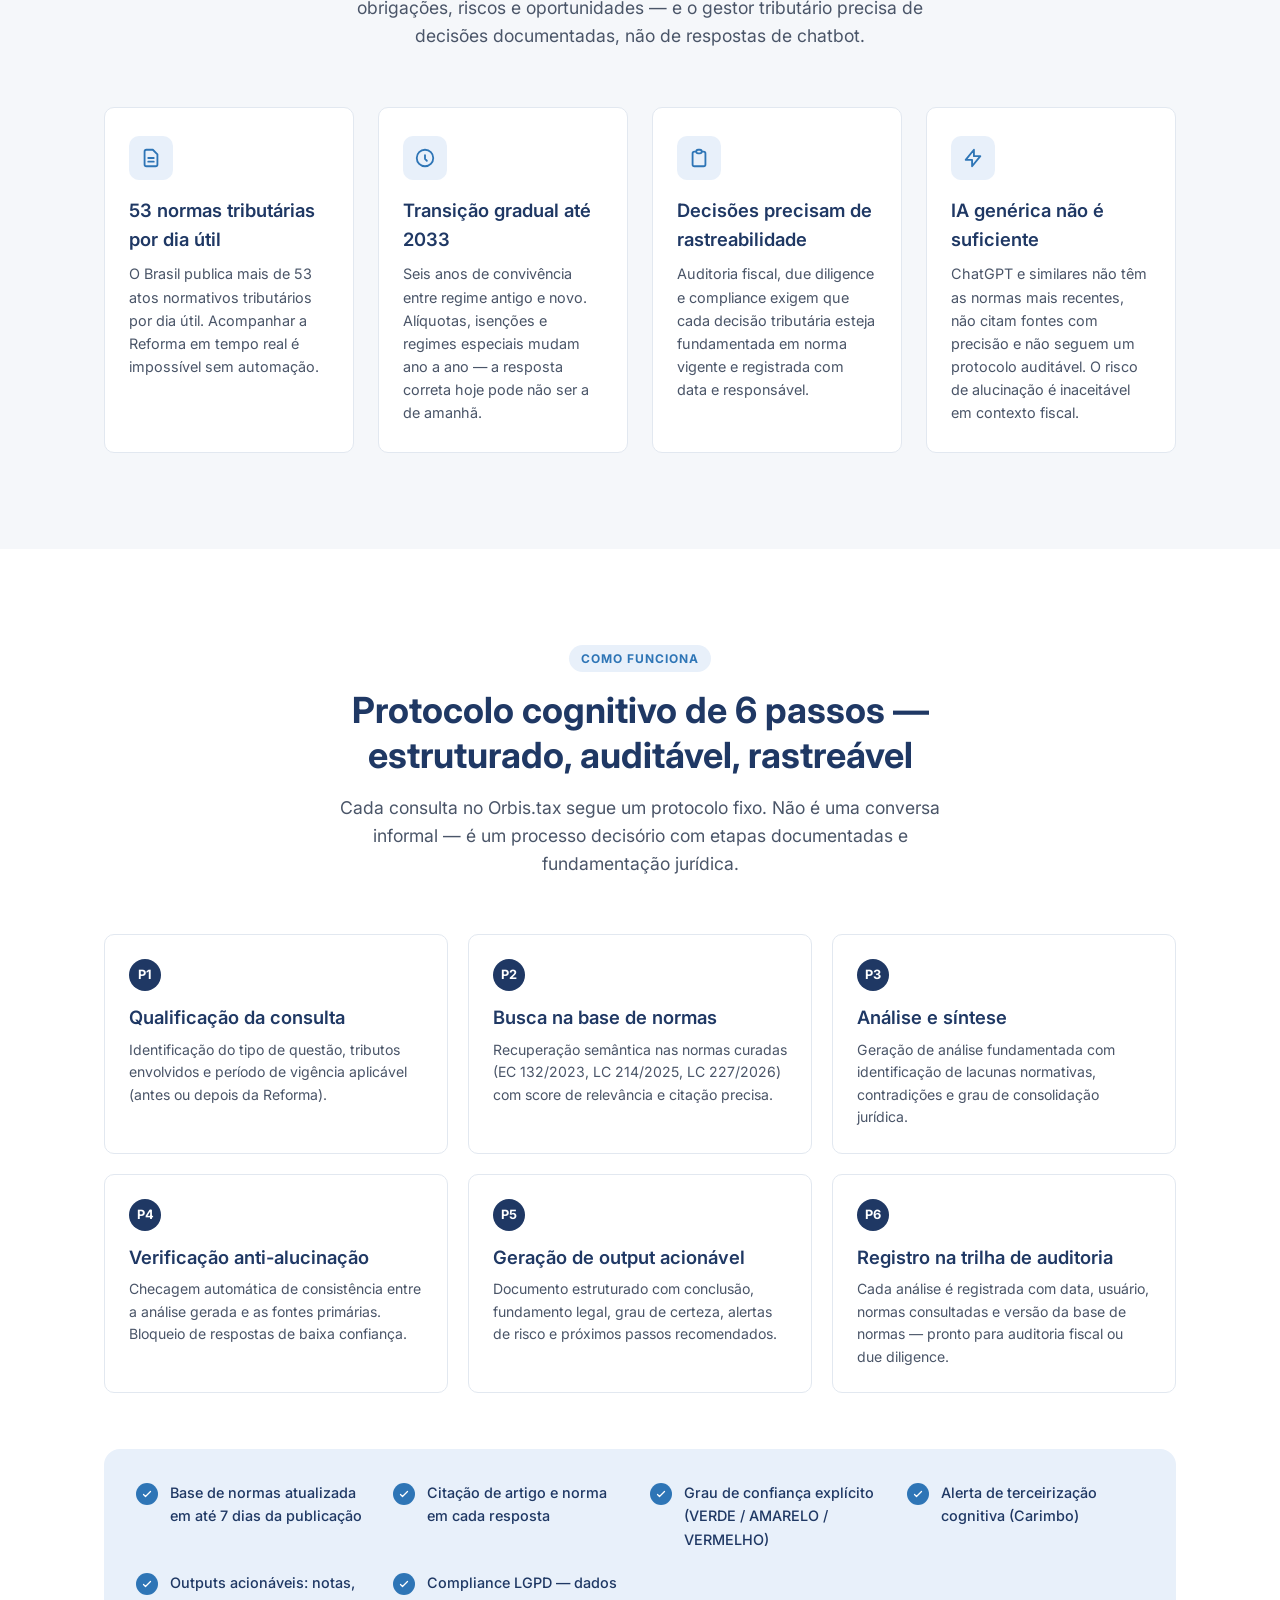
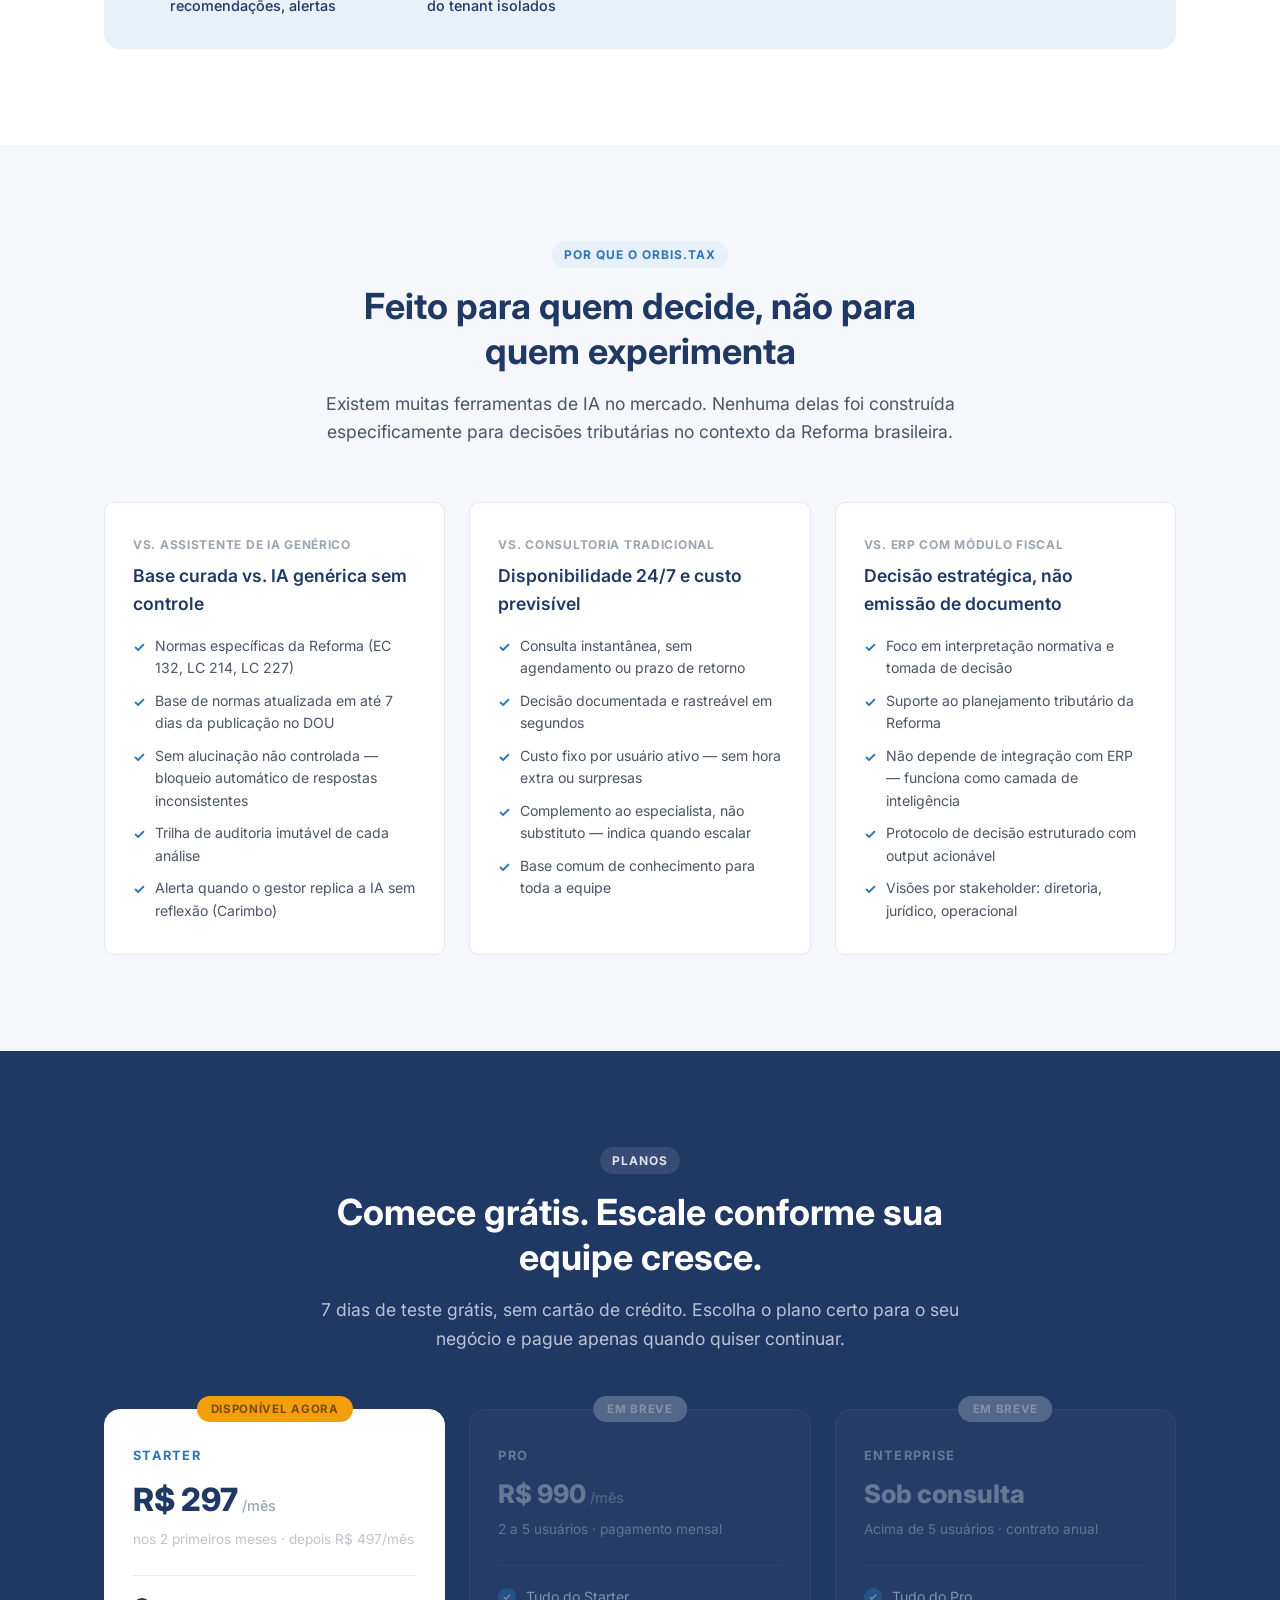
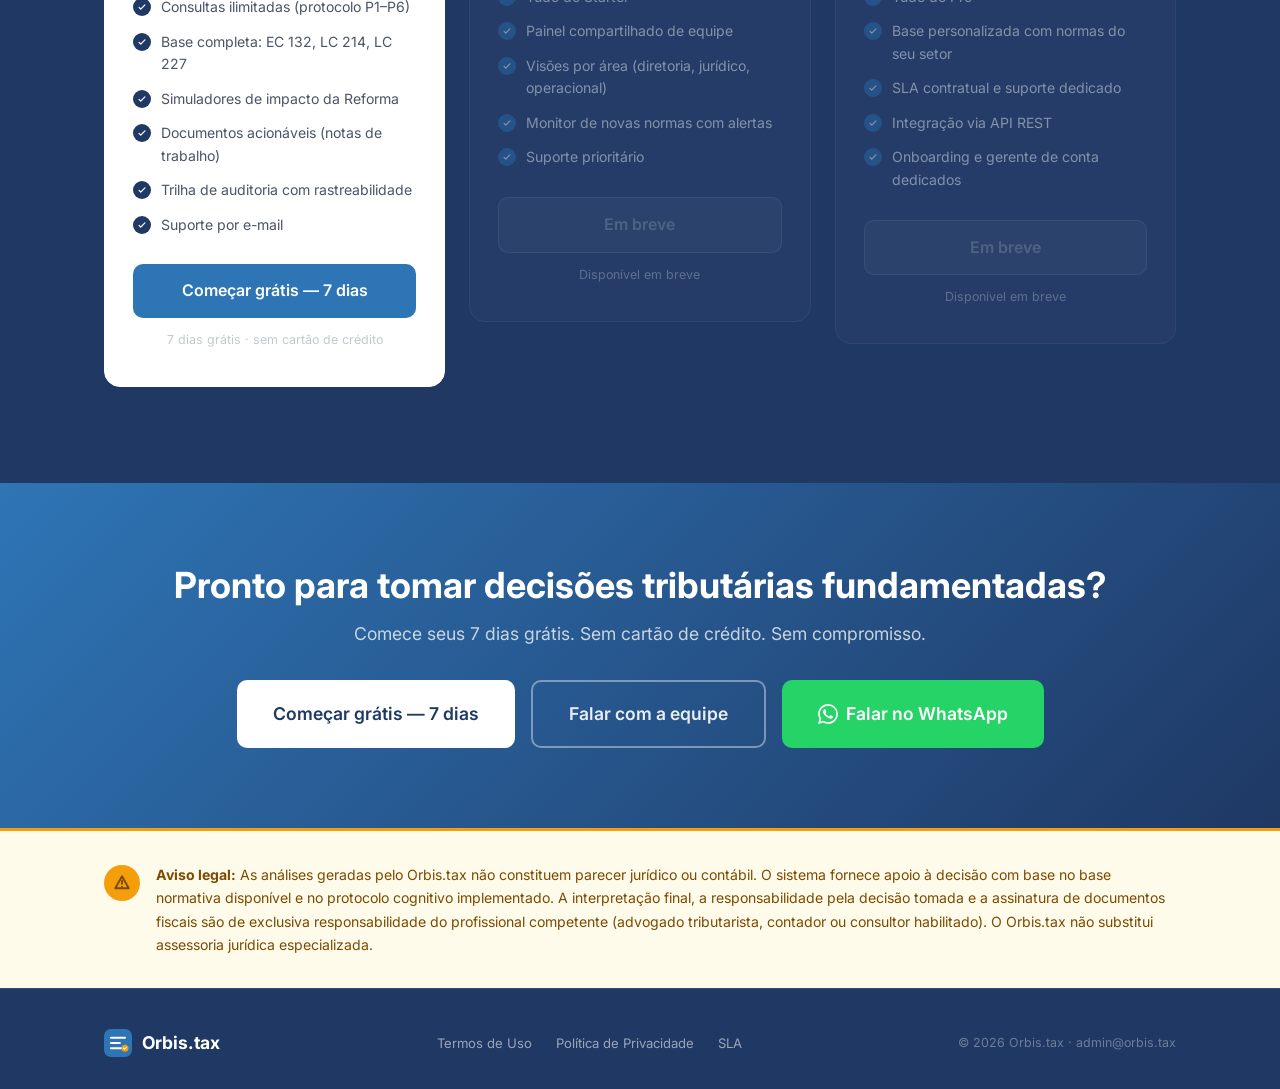
==== commit 1a23d98a: "feat: Sprint Retenção + páginas legais + docs v2.9 Sprint Retenção (anti-churn): - migration 127: tr" ====
--- a/landing/index.html
+++ b/landing/index.html
@@ -3,8 +3,8 @@
 <head>
   <meta charset="UTF-8" />
   <meta name="viewport" content="width=device-width, initial-scale=1.0" />
-  <meta name="description" content="Tribus-AI — Inteligência tributária para a Reforma. Protocolo cognitivo de 6 passos, corpus jurídico curado e trilha de auditoria para decisões tributárias documentadas." />
-  <title>Tribus-AI — Inteligência Tributária para a Reforma</title>
+  <meta name="description" content="Orbis.tax — Inteligência tributária para a Reforma. Protocolo cognitivo de 6 passos, base de normas atualizada e trilha de auditoria para decisões tributárias documentadas." />
+  <title>Orbis.tax — Inteligência Tributária para a Reforma</title>
   <link rel="preconnect" href="https://fonts.googleapis.com" />
   <link rel="preconnect" href="https://fonts.gstatic.com" crossorigin />
   <link href="https://fonts.googleapis.com/css2?family=Inter:wght@400;500;600;700;800&display=swap" rel="stylesheet" />
@@ -102,6 +102,45 @@
     }
     .btn-white:hover { background: var(--azul-claro); }
 
+    @keyframes pulse-wa {
+      0%, 100% { box-shadow: 0 0 0 0 rgba(37,211,102,.45); }
+      60% { box-shadow: 0 0 0 10px rgba(37,211,102,0); }
+    }
+    .btn-whatsapp {
+      display: inline-flex;
+      align-items: center;
+      gap: 8px;
+      background-color: #25D366;
+      color: #ffffff;
+      padding: 14px 28px;
+      border-radius: var(--raio);
+      text-decoration: none;
+      font-weight: 600;
+      font-size: 1rem;
+      transition: background-color 0.2s ease, transform .15s, box-shadow .15s;
+      border: none;
+      cursor: pointer;
+      animation: pulse-wa 2.5s infinite;
+    }
+    .btn-whatsapp:hover {
+      background-color: #1DA851;
+      transform: translateY(-2px);
+      box-shadow: 0 8px 24px rgba(0,0,0,.15);
+      animation: none;
+    }
+    .btn-whatsapp.btn-lg { padding: 18px 36px; font-size: 1.1rem; }
+    .nav-wordmark {
+      font-size: 1.45rem;
+      font-weight: 800;
+      letter-spacing: -.02em;
+      line-height: 1;
+      color: #1F3864;
+      text-decoration: none;
+      display: inline-block;
+      vertical-align: middle;
+      line-height: 1.4;
+    }
+
     .btn-lg { padding: 18px 36px; font-size: 1.1rem; }
 
     /* ── Nav ────────────────────────────────────────────────────── */
@@ -125,7 +164,7 @@
       display: flex;
       align-items: center;
     }
-    .logo img { height: 144px; width: auto; display: block; }
+    .logo img { height: 48px; width: auto; display: block; }
     .nav-links {
       display: flex;
       align-items: center;
@@ -183,8 +222,8 @@
     }
     .hero-grid {
       display: grid;
-      grid-template-columns: 1fr 1fr;
-      gap: 64px;
+      grid-template-columns: 1fr 1.12fr;
+      gap: 48px;
       align-items: center;
       position: relative;
     }
@@ -205,15 +244,26 @@
     .hero-sub {
       font-size: 1.2rem;
       color: rgba(255,255,255,.82);
-      margin-bottom: 36px;
+      margin-bottom: 20px;
       max-width: 480px;
     }
+    .hero-trust {
+      display: flex;
+      flex-wrap: wrap;
+      gap: 8px 20px;
+      margin-bottom: 32px;
+      font-size: .82rem;
+      color: rgba(255,255,255,.60);
+    }
+    .hero-trust span { display: flex; align-items: center; gap: 5px; }
+    .hero-trust span::before { content: ""; display: inline-block; width: 5px; height: 5px; border-radius: 50%; background: rgba(147,197,253,.7); flex-shrink: 0; }
     .hero-actions { display: flex; gap: 16px; flex-wrap: wrap; }
     .hero-visual {
-      border-radius: 16px;
+      border-radius: 16px 0 0 16px;
       overflow: hidden;
-      box-shadow: 0 24px 64px rgba(0,0,0,.4);
-      border: 1px solid rgba(255,255,255,.1);
+      box-shadow: 0 32px 80px rgba(0,0,0,.5);
+      border: 1px solid rgba(255,255,255,.12);
+      margin-right: calc(((100vw - 1120px) / -2) - 24px + 48px);
     }
     .hero-visual img { width: 100%; height: auto; display: block; }
     .hero-stats {
@@ -565,7 +615,7 @@
   <div class="container">
     <div class="nav-inner">
       <a href="#" class="logo">
-        <img src="assets/logo.png" alt="Tribus-AI" style="height:144px;width:auto;">
+        <span class="nav-wordmark">ORBIS<span style="color:#2E75B6">.TAX</span></span>
       </a>
       <ul class="nav-links">
         <li><a href="#problema">O Problema</a></li>
@@ -574,8 +624,8 @@
         <li><a href="#precos">Planos</a></li>
       </ul>
       <div class="nav-cta">
-        <a href="/app" class="btn btn-outline" style="padding:10px 20px;font-size:.9rem;">Entrar</a>
-        <a href="#" class="btn btn-primary" style="padding:10px 20px;font-size:.9rem;">Trial gratuito</a>
+        <a href="/login" class="btn btn-outline" style="padding:10px 20px;font-size:.9rem;">Entrar</a>
+        <a href="#" class="btn btn-primary" style="padding:10px 20px;font-size:.9rem;">Testar grátis</a>
       </div>
       <button class="nav-mobile-toggle" id="menuBtn" aria-label="Menu">
         <svg width="24" height="24" fill="none" stroke="currentColor" stroke-width="2" viewBox="0 0 24 24">
@@ -593,18 +643,36 @@
       <div>
         <div class="hero-badge">
           <svg width="14" height="14" fill="currentColor" viewBox="0 0 20 20"><path fill-rule="evenodd" d="M6.267 3.455a3.066 3.066 0 001.745-.723 3.066 3.066 0 013.976 0 3.066 3.066 0 001.745.723 3.066 3.066 0 012.812 2.812c.051.643.304 1.254.723 1.745a3.066 3.066 0 010 3.976 3.066 3.066 0 00-.723 1.745 3.066 3.066 0 01-2.812 2.812 3.066 3.066 0 00-1.745.723 3.066 3.066 0 01-3.976 0 3.066 3.066 0 00-1.745-.723 3.066 3.066 0 01-2.812-2.812 3.066 3.066 0 00-.723-1.745 3.066 3.066 0 010-3.976 3.066 3.066 0 00.723-1.745 3.066 3.066 0 012.812-2.812zm7.44 5.252a1 1 0 00-1.414-1.414L9 10.586 7.707 9.293a1 1 0 00-1.414 1.414l2 2a1 1 0 001.414 0l4-4z" clip-rule="evenodd"/></svg>
-          Corpus jurídico atualizado · Reforma Tributária 2026
+          Base de normas atualizada · Reforma Tributária 2026
         </div>
         <h1>Decisões tributárias documentadas, não opiniões genéricas de IA</h1>
-        <p class="hero-sub">Protocolo cognitivo de 6 passos com corpus curado da Reforma Tributária. Cada análise cita a norma, indica o grau de confiança e gera trilha de auditoria.</p>
+        <p class="hero-sub">Protocolo cognitivo de 6 passos com base atualizada da Reforma Tributária. Cada análise cita a norma, indica o grau de confiança e gera trilha de auditoria.</p>
+        <div class="hero-trust">
+          <span>1.596 normas indexadas</span>
+          <span>3 leis-base curadas</span>
+          <span>Auditável P1→P6</span>
+        </div>
         <div class="hero-actions">
           <a href="#" class="btn btn-white btn-lg">
-            Começar trial gratuito
+            Começar grátis — 7 dias
             <svg width="16" height="16" fill="none" stroke="currentColor" stroke-width="2.5" viewBox="0 0 24 24"><path d="M5 12h14M12 5l7 7-7 7" stroke-linecap="round" stroke-linejoin="round"/></svg>
           </a>
           <a href="#solucao" class="btn btn-outline btn-lg" style="border-color:rgba(255,255,255,.4);color:rgba(255,255,255,.9);">
             <svg width="16" height="16" fill="none" stroke="currentColor" stroke-width="2.5" viewBox="0 0 24 24"><circle cx="12" cy="12" r="10"/><path d="M10 8l6 4-6 4V8z" fill="currentColor" stroke="none"/></svg>
             Ver como funciona
+          </a>
+          <!-- WhatsApp Business Orbis.tax — +55 11 99970-0215 -->
+          <a
+            href="https://wa.me/5511972521970?text=Ol%C3%A1%2C%20tenho%20interesse%20no%20Orbis.tax"
+            target="_blank"
+            rel="noopener noreferrer"
+            class="btn-whatsapp btn-lg"
+            aria-label="Conversar no WhatsApp"
+          >
+            <svg width="20" height="20" viewBox="0 0 24 24" fill="currentColor" aria-hidden="true">
+              <path d="M17.472 14.382c-.297-.149-1.758-.867-2.03-.967-.273-.099-.471-.148-.67.15-.197.297-.767.966-.94 1.164-.173.199-.347.223-.644.075-.297-.15-1.255-.463-2.39-1.475-.883-.788-1.48-1.761-1.653-2.059-.173-.297-.018-.458.13-.606.134-.133.298-.347.446-.52.149-.174.198-.298.298-.497.099-.198.05-.371-.025-.52-.075-.149-.669-1.612-.916-2.207-.242-.579-.487-.5-.669-.51-.173-.008-.371-.01-.57-.01-.198 0-.52.074-.792.372-.272.297-1.04 1.016-1.04 2.479 0 1.462 1.065 2.875 1.213 3.074.149.198 2.096 3.2 5.077 4.487.709.306 1.262.489 1.694.625.712.227 1.36.195 1.871.118.571-.085 1.758-.719 2.006-1.413.248-.694.248-1.289.173-1.413-.074-.124-.272-.198-.57-.347m-5.421 7.403h-.004a9.87 9.87 0 01-5.031-1.378l-.361-.214-3.741.982.998-3.648-.235-.374a9.86 9.86 0 01-1.51-5.26c.001-5.45 4.436-9.884 9.888-9.884 2.64 0 5.122 1.03 6.988 2.898a9.825 9.825 0 012.893 6.994c-.003 5.45-4.437 9.884-9.885 9.884m8.413-18.297A11.815 11.815 0 0012.05 0C5.495 0 .16 5.335.157 11.892c0 2.096.547 4.142 1.588 5.945L.057 24l6.305-1.654a11.882 11.882 0 005.683 1.448h.005c6.554 0 11.89-5.335 11.893-11.893a11.821 11.821 0 00-3.48-8.413z"/>
+            </svg>
+            Falar no WhatsApp
           </a>
         </div>
         <div class="hero-stats">
@@ -620,10 +688,14 @@
             <span class="stat-num">100%</span>
             <span class="stat-label">Respostas com<br>citação de fonte</span>
           </div>
+          <div class="stat-item">
+            <span class="stat-num">1.596</span>
+            <span class="stat-label">Trechos normativos<br>indexados e curados</span>
+          </div>
         </div>
       </div>
       <div class="hero-visual">
-        <img src="assets/app-screenshot.png" alt="Painel Tribus-AI — Consulta tributária com base legislativa verificada">
+        <img src="/app-screenshot.png" alt="Painel Orbis.tax — Consulta tributária com base legislativa verificada">
       </div>
     </div>
   </div>
@@ -633,7 +705,7 @@
 <section id="problema">
   <div class="container">
     <div class="section-header">
-      <span class="label">Por que o Tribus-AI existe</span>
+      <span class="label">Por que o Orbis.tax existe</span>
       <h2>A maior reforma fiscal em 50 anos não tem manual de instruções</h2>
       <p>CBS, IBS e IS substituem cinco tributos até 2033. Cada norma nova cria obrigações, riscos e oportunidades — e o gestor tributário precisa de decisões documentadas, não de respostas de chatbot.</p>
     </div>
@@ -676,7 +748,7 @@
     <div class="section-header">
       <span class="label">Como funciona</span>
       <h2>Protocolo cognitivo de 6 passos — estruturado, auditável, rastreável</h2>
-      <p>Cada consulta no Tribus-AI segue um protocolo fixo. Não é uma conversa informal — é um processo decisório com etapas documentadas e fundamentação jurídica.</p>
+      <p>Cada consulta no Orbis.tax segue um protocolo fixo. Não é uma conversa informal — é um processo decisório com etapas documentadas e fundamentação jurídica.</p>
     </div>
     <div class="passos-grid">
       <div class="passo-card">
@@ -686,7 +758,7 @@
       </div>
       <div class="passo-card">
         <div class="passo-num">P2</div>
-        <h3>Busca no corpus jurídico</h3>
+        <h3>Busca na base de normas</h3>
         <p>Recuperação semântica nas normas curadas (EC 132/2023, LC 214/2025, LC 227/2026) com score de relevância e citação precisa.</p>
       </div>
       <div class="passo-card">
@@ -707,7 +779,7 @@
       <div class="passo-card">
         <div class="passo-num">P6</div>
         <h3>Registro na trilha de auditoria</h3>
-        <p>Cada análise é registrada com data, usuário, normas consultadas e versão do corpus — pronto para auditoria fiscal ou due diligence.</p>
+        <p>Cada análise é registrada com data, usuário, normas consultadas e versão da base de normas — pronto para auditoria fiscal ou due diligence.</p>
       </div>
     </div>
     <div class="solucao-features">
@@ -715,7 +787,7 @@
         <div class="feature-check">
           <svg class="svg-check" width="12" height="12" fill="none" stroke="white" stroke-width="2.5" viewBox="0 0 24 24"><path d="M5 13l4 4L19 7" stroke-linecap="round" stroke-linejoin="round"/></svg>
         </div>
-        <p>Corpus atualizado com latência máxima de 7 dias</p>
+        <p>Base de normas atualizada em até 7 dias da publicação</p>
       </div>
       <div class="feature-item">
         <div class="feature-check">
@@ -755,17 +827,17 @@
 <section id="diferenciais">
   <div class="container">
     <div class="section-header">
-      <span class="label">Por que o Tribus-AI</span>
-      <h2>Feito para o gestor tributário, não para o curioso</h2>
+      <span class="label">Por que o Orbis.tax</span>
+      <h2>Feito para quem decide, não para quem experimenta</h2>
       <p>Existem muitas ferramentas de IA no mercado. Nenhuma delas foi construída especificamente para decisões tributárias no contexto da Reforma brasileira.</p>
     </div>
     <div class="diferenciais-grid">
       <div class="diferencial-card">
         <div class="diferencial-vs">vs. Assistente de IA genérico</div>
-        <h3>Corpus curado vs. conhecimento genérico</h3>
+        <h3>Base curada vs. IA genérica sem controle</h3>
         <ul class="diferencial-lista">
           <li>Normas específicas da Reforma (EC 132, LC 214, LC 227)</li>
-          <li>Corpus atualizado em até 7 dias da publicação no DOU</li>
+          <li>Base de normas atualizada em até 7 dias da publicação no DOU</li>
           <li>Sem alucinação não controlada — bloqueio automático de respostas inconsistentes</li>
           <li>Trilha de auditoria imutável de cada análise</li>
           <li>Alerta quando o gestor replica a IA sem reflexão (Carimbo)</li>
@@ -803,59 +875,71 @@
     <div class="section-header">
       <span class="label">Planos</span>
       <h2>Comece grátis. Escale conforme sua equipe cresce.</h2>
-      <p>14 dias de trial completo, sem cartão de crédito. Cobrança por usuário ativo no mês (MAU) — pague apenas pelo que usar.</p>
+      <p>7 dias de teste grátis, sem cartão de crédito. Escolha o plano certo para o seu negócio e pague apenas quando quiser continuar.</p>
     </div>
     <div class="precos-grid">
 
-      <div class="preco-card">
+      <!-- ── STARTER — habilitado ── -->
+      <div class="preco-card destaque">
+        <div class="preco-badge">Disponível agora</div>
         <div class="preco-plano">Starter</div>
-        <h3>Para equipes pequenas</h3>
-        <p class="preco-usuarios">1 a 3 usuários ativos / mês</p>
+        <div style="margin-bottom:4px;">
+          <span style="font-size:2rem;font-weight:800;color:var(--azul-escuro);">R$ 297</span>
+          <span style="font-size:.9rem;font-weight:500;color:var(--cinza-medio);">/mês</span>
+        </div>
+        <p class="preco-usuarios" style="color:var(--cinza-medio);">nos 2 primeiros meses · depois R$ 497/mês</p>
+        <hr class="preco-divider">
+        <ul class="preco-features" style="color:var(--cinza-texto);">
+          <li><span class="ck"><svg width="10" height="10" fill="none" stroke="white" stroke-width="3" viewBox="0 0 24 24"><path d="M5 13l4 4L19 7" stroke-linecap="round" stroke-linejoin="round"/></svg></span>Consultas ilimitadas (protocolo P1–P6)</li>
+          <li><span class="ck"><svg width="10" height="10" fill="none" stroke="white" stroke-width="3" viewBox="0 0 24 24"><path d="M5 13l4 4L19 7" stroke-linecap="round" stroke-linejoin="round"/></svg></span>Base completa: EC 132, LC 214, LC 227</li>
+          <li><span class="ck"><svg width="10" height="10" fill="none" stroke="white" stroke-width="3" viewBox="0 0 24 24"><path d="M5 13l4 4L19 7" stroke-linecap="round" stroke-linejoin="round"/></svg></span>Simuladores de impacto da Reforma</li>
+          <li><span class="ck"><svg width="10" height="10" fill="none" stroke="white" stroke-width="3" viewBox="0 0 24 24"><path d="M5 13l4 4L19 7" stroke-linecap="round" stroke-linejoin="round"/></svg></span>Documentos acionáveis (notas de trabalho)</li>
+          <li><span class="ck"><svg width="10" height="10" fill="none" stroke="white" stroke-width="3" viewBox="0 0 24 24"><path d="M5 13l4 4L19 7" stroke-linecap="round" stroke-linejoin="round"/></svg></span>Trilha de auditoria com rastreabilidade</li>
+          <li><span class="ck"><svg width="10" height="10" fill="none" stroke="white" stroke-width="3" viewBox="0 0 24 24"><path d="M5 13l4 4L19 7" stroke-linecap="round" stroke-linejoin="round"/></svg></span>Suporte por e-mail</li>
+        </ul>
+        <a href="/register" class="btn btn-primary" style="width:100%;justify-content:center;">Começar grátis — 7 dias</a>
+        <p class="preco-trial" style="color:var(--cinza-medio);">7 dias grátis · sem cartão de crédito</p>
+      </div>
+
+      <!-- ── PRO — em breve ── -->
+      <div class="preco-card" style="opacity:.45;position:relative;pointer-events:none;">
+        <div class="preco-badge" style="background:#94a3b8;color:#fff;">Em breve</div>
+        <div class="preco-plano">Pro</div>
+        <div style="margin-bottom:4px;">
+          <span style="font-size:1.6rem;font-weight:800;color:rgba(255,255,255,.7);">R$ 990</span>
+          <span style="font-size:.9rem;font-weight:500;color:rgba(255,255,255,.45);">/mês</span>
+        </div>
+        <p class="preco-usuarios">2 a 5 usuários · pagamento mensal</p>
         <hr class="preco-divider">
         <ul class="preco-features">
-          <li><span class="ck"><svg width="10" height="10" fill="none" stroke="white" stroke-width="3" viewBox="0 0 24 24"><path d="M5 13l4 4L19 7" stroke-linecap="round" stroke-linejoin="round"/></svg></span>Consultas ilimitadas no protocolo P1–P6</li>
-          <li><span class="ck"><svg width="10" height="10" fill="none" stroke="white" stroke-width="3" viewBox="0 0 24 24"><path d="M5 13l4 4L19 7" stroke-linecap="round" stroke-linejoin="round"/></svg></span>Corpus EC 132, LC 214, LC 227</li>
-          <li><span class="ck"><svg width="10" height="10" fill="none" stroke="white" stroke-width="3" viewBox="0 0 24 24"><path d="M5 13l4 4L19 7" stroke-linecap="round" stroke-linejoin="round"/></svg></span>Outputs acionáveis (nota de trabalho)</li>
-          <li><span class="ck"><svg width="10" height="10" fill="none" stroke="white" stroke-width="3" viewBox="0 0 24 24"><path d="M5 13l4 4L19 7" stroke-linecap="round" stroke-linejoin="round"/></svg></span>Trilha de auditoria básica</li>
-          <li><span class="ck"><svg width="10" height="10" fill="none" stroke="white" stroke-width="3" viewBox="0 0 24 24"><path d="M5 13l4 4L19 7" stroke-linecap="round" stroke-linejoin="round"/></svg></span>Suporte por e-mail</li>
-        </ul>
-        <a href="#" class="btn btn-white" style="width:100%;justify-content:center;">Começar trial gratuito</a>
-        <p class="preco-trial">14 dias grátis · sem cartão de crédito</p>
-      </div>
-
-      <div class="preco-card destaque">
-        <div class="preco-badge">Mais escolhido</div>
-        <div class="preco-plano">Professional</div>
-        <h3>Para times de gestão</h3>
-        <p class="preco-usuarios" style="color:var(--cinza-medio);">4 a 10 usuários ativos / mês</p>
-        <hr class="preco-divider">
-        <ul class="preco-features" style="color:var(--cinza-texto);">
           <li><span class="ck"><svg width="10" height="10" fill="none" stroke="white" stroke-width="3" viewBox="0 0 24 24"><path d="M5 13l4 4L19 7" stroke-linecap="round" stroke-linejoin="round"/></svg></span>Tudo do Starter</li>
-          <li><span class="ck"><svg width="10" height="10" fill="none" stroke="white" stroke-width="3" viewBox="0 0 24 24"><path d="M5 13l4 4L19 7" stroke-linecap="round" stroke-linejoin="round"/></svg></span>Recomendações formais e dossiês</li>
-          <li><span class="ck"><svg width="10" height="10" fill="none" stroke="white" stroke-width="3" viewBox="0 0 24 24"><path d="M5 13l4 4L19 7" stroke-linecap="round" stroke-linejoin="round"/></svg></span>Visões por stakeholder (diretoria, jurídico)</li>
-          <li><span class="ck"><svg width="10" height="10" fill="none" stroke="white" stroke-width="3" viewBox="0 0 24 24"><path d="M5 13l4 4L19 7" stroke-linecap="round" stroke-linejoin="round"/></svg></span>Monitor de novas normas (alertas)</li>
-          <li><span class="ck"><svg width="10" height="10" fill="none" stroke="white" stroke-width="3" viewBox="0 0 24 24"><path d="M5 13l4 4L19 7" stroke-linecap="round" stroke-linejoin="round"/></svg></span>Painel de qualidade e métricas</li>
+          <li><span class="ck"><svg width="10" height="10" fill="none" stroke="white" stroke-width="3" viewBox="0 0 24 24"><path d="M5 13l4 4L19 7" stroke-linecap="round" stroke-linejoin="round"/></svg></span>Painel compartilhado de equipe</li>
+          <li><span class="ck"><svg width="10" height="10" fill="none" stroke="white" stroke-width="3" viewBox="0 0 24 24"><path d="M5 13l4 4L19 7" stroke-linecap="round" stroke-linejoin="round"/></svg></span>Visões por área (diretoria, jurídico, operacional)</li>
+          <li><span class="ck"><svg width="10" height="10" fill="none" stroke="white" stroke-width="3" viewBox="0 0 24 24"><path d="M5 13l4 4L19 7" stroke-linecap="round" stroke-linejoin="round"/></svg></span>Monitor de novas normas com alertas</li>
           <li><span class="ck"><svg width="10" height="10" fill="none" stroke="white" stroke-width="3" viewBox="0 0 24 24"><path d="M5 13l4 4L19 7" stroke-linecap="round" stroke-linejoin="round"/></svg></span>Suporte prioritário</li>
         </ul>
-        <a href="#" class="btn btn-primary" style="width:100%;justify-content:center;">Começar trial gratuito</a>
-        <p class="preco-trial" style="color:var(--cinza-medio);">14 dias grátis · sem cartão de crédito</p>
-      </div>
-
-      <div class="preco-card">
+        <span class="btn" style="width:100%;justify-content:center;display:flex;background:rgba(255,255,255,.08);color:rgba(255,255,255,.4);border:1px solid rgba(255,255,255,.15);cursor:default;">Em breve</span>
+        <p class="preco-trial">Disponível em breve</p>
+      </div>
+
+      <!-- ── ENTERPRISE — em breve ── -->
+      <div class="preco-card" style="opacity:.45;position:relative;pointer-events:none;">
+        <div class="preco-badge" style="background:#94a3b8;color:#fff;">Em breve</div>
         <div class="preco-plano">Enterprise</div>
-        <h3>Para grandes operações</h3>
-        <p class="preco-usuarios">Acima de 10 usuários · personalizado</p>
+        <div style="margin-bottom:4px;">
+          <span style="font-size:1.6rem;font-weight:800;color:rgba(255,255,255,.7);">Sob consulta</span>
+        </div>
+        <p class="preco-usuarios">Acima de 5 usuários · contrato anual</p>
         <hr class="preco-divider">
         <ul class="preco-features">
-          <li><span class="ck"><svg width="10" height="10" fill="none" stroke="white" stroke-width="3" viewBox="0 0 24 24"><path d="M5 13l4 4L19 7" stroke-linecap="round" stroke-linejoin="round"/></svg></span>Tudo do Professional</li>
-          <li><span class="ck"><svg width="10" height="10" fill="none" stroke="white" stroke-width="3" viewBox="0 0 24 24"><path d="M5 13l4 4L19 7" stroke-linecap="round" stroke-linejoin="round"/></svg></span>Corpus customizado (normas do setor)</li>
-          <li><span class="ck"><svg width="10" height="10" fill="none" stroke="white" stroke-width="3" viewBox="0 0 24 24"><path d="M5 13l4 4L19 7" stroke-linecap="round" stroke-linejoin="round"/></svg></span>SLA contratual e SLO customizado</li>
+          <li><span class="ck"><svg width="10" height="10" fill="none" stroke="white" stroke-width="3" viewBox="0 0 24 24"><path d="M5 13l4 4L19 7" stroke-linecap="round" stroke-linejoin="round"/></svg></span>Tudo do Pro</li>
+          <li><span class="ck"><svg width="10" height="10" fill="none" stroke="white" stroke-width="3" viewBox="0 0 24 24"><path d="M5 13l4 4L19 7" stroke-linecap="round" stroke-linejoin="round"/></svg></span>Base personalizada com normas do seu setor</li>
+          <li><span class="ck"><svg width="10" height="10" fill="none" stroke="white" stroke-width="3" viewBox="0 0 24 24"><path d="M5 13l4 4L19 7" stroke-linecap="round" stroke-linejoin="round"/></svg></span>SLA contratual e suporte dedicado</li>
           <li><span class="ck"><svg width="10" height="10" fill="none" stroke="white" stroke-width="3" viewBox="0 0 24 24"><path d="M5 13l4 4L19 7" stroke-linecap="round" stroke-linejoin="round"/></svg></span>Integração via API REST</li>
-          <li><span class="ck"><svg width="10" height="10" fill="none" stroke="white" stroke-width="3" viewBox="0 0 24 24"><path d="M5 13l4 4L19 7" stroke-linecap="round" stroke-linejoin="round"/></svg></span>Onboarding dedicado</li>
-          <li><span class="ck"><svg width="10" height="10" fill="none" stroke="white" stroke-width="3" viewBox="0 0 24 24"><path d="M5 13l4 4L19 7" stroke-linecap="round" stroke-linejoin="round"/></svg></span>CSM dedicado</li>
+          <li><span class="ck"><svg width="10" height="10" fill="none" stroke="white" stroke-width="3" viewBox="0 0 24 24"><path d="M5 13l4 4L19 7" stroke-linecap="round" stroke-linejoin="round"/></svg></span>Onboarding e gerente de conta dedicados</li>
         </ul>
-        <a href="mailto:contato@tribus-ai.com.br" class="btn" style="width:100%;justify-content:center;background:rgba(255,255,255,.1);color:white;border:1px solid rgba(255,255,255,.2);">Falar com comercial</a>
-        <p class="preco-trial">Proposta personalizada em 48h</p>
+        <span class="btn" style="width:100%;justify-content:center;display:flex;background:rgba(255,255,255,.08);color:rgba(255,255,255,.4);border:1px solid rgba(255,255,255,.15);cursor:default;">Em breve</span>
+        <p class="preco-trial">Disponível em breve</p>
       </div>
 
     </div>
@@ -866,10 +950,23 @@
 <section id="cta-final">
   <div class="container">
     <h2>Pronto para tomar decisões tributárias fundamentadas?</h2>
-    <p>Comece seu trial de 14 dias. Sem cartão de crédito. Sem compromisso.</p>
+    <p>Comece seus 7 dias grátis. Sem cartão de crédito. Sem compromisso.</p>
     <div class="cta-actions">
-      <a href="#" class="btn btn-white btn-lg">Começar trial gratuito</a>
-      <a href="mailto:contato@tribus-ai.com.br" class="btn btn-outline btn-lg" style="border-color:rgba(255,255,255,.4);color:rgba(255,255,255,.9);">Falar com a equipe</a>
+      <a href="#" class="btn btn-white btn-lg">Começar grátis — 7 dias</a>
+      <a href="mailto:admin@orbis.tax" class="btn btn-outline btn-lg" style="border-color:rgba(255,255,255,.4);color:rgba(255,255,255,.9);">Falar com a equipe</a>
+      <!-- WhatsApp Business Orbis.tax — +55 11 99970-0215 -->
+      <a
+        href="https://wa.me/5511972521970?text=Ol%C3%A1%2C%20tenho%20interesse%20no%20Orbis.tax"
+        target="_blank"
+        rel="noopener noreferrer"
+        class="btn-whatsapp btn-lg"
+        aria-label="Conversar no WhatsApp"
+      >
+        <svg width="20" height="20" viewBox="0 0 24 24" fill="currentColor" aria-hidden="true">
+          <path d="M17.472 14.382c-.297-.149-1.758-.867-2.03-.967-.273-.099-.471-.148-.67.15-.197.297-.767.966-.94 1.164-.173.199-.347.223-.644.075-.297-.15-1.255-.463-2.39-1.475-.883-.788-1.48-1.761-1.653-2.059-.173-.297-.018-.458.13-.606.134-.133.298-.347.446-.52.149-.174.198-.298.298-.497.099-.198.05-.371-.025-.52-.075-.149-.669-1.612-.916-2.207-.242-.579-.487-.5-.669-.51-.173-.008-.371-.01-.57-.01-.198 0-.52.074-.792.372-.272.297-1.04 1.016-1.04 2.479 0 1.462 1.065 2.875 1.213 3.074.149.198 2.096 3.2 5.077 4.487.709.306 1.262.489 1.694.625.712.227 1.36.195 1.871.118.571-.085 1.758-.719 2.006-1.413.248-.694.248-1.289.173-1.413-.074-.124-.272-.198-.57-.347m-5.421 7.403h-.004a9.87 9.87 0 01-5.031-1.378l-.361-.214-3.741.982.998-3.648-.235-.374a9.86 9.86 0 01-1.51-5.26c.001-5.45 4.436-9.884 9.888-9.884 2.64 0 5.122 1.03 6.988 2.898a9.825 9.825 0 012.893 6.994c-.003 5.45-4.437 9.884-9.885 9.884m8.413-18.297A11.815 11.815 0 0012.05 0C5.495 0 .16 5.335.157 11.892c0 2.096.547 4.142 1.588 5.945L.057 24l6.305-1.654a11.882 11.882 0 005.683 1.448h.005c6.554 0 11.89-5.335 11.893-11.893a11.821 11.821 0 00-3.48-8.413z"/>
+        </svg>
+        Falar no WhatsApp
+      </a>
     </div>
   </div>
 </section>
@@ -881,7 +978,7 @@
       <div class="disclaimer-icon">
         <svg width="18" height="18" fill="none" stroke="#7c4a00" stroke-width="2.5" viewBox="0 0 24 24"><path d="M12 9v4M12 17h.01M12 3l9 16H3L12 3z" stroke-linecap="round" stroke-linejoin="round"/></svg>
       </div>
-      <p><strong>Aviso legal:</strong> As análises geradas pelo Tribus-AI não constituem parecer jurídico ou contábil. O sistema fornece apoio à decisão com base no corpus normativo disponível e no protocolo cognitivo implementado. A interpretação final, a responsabilidade pela decisão tomada e a assinatura de documentos fiscais são de exclusiva responsabilidade do profissional competente (advogado tributarista, contador ou consultor habilitado). O Tribus-AI não substitui assessoria jurídica especializada.</p>
+      <p><strong>Aviso legal:</strong> As análises geradas pelo Orbis.tax não constituem parecer jurídico ou contábil. O sistema fornece apoio à decisão com base no base normativa disponível e no protocolo cognitivo implementado. A interpretação final, a responsabilidade pela decisão tomada e a assinatura de documentos fiscais são de exclusiva responsabilidade do profissional competente (advogado tributarista, contador ou consultor habilitado). O Orbis.tax não substitui assessoria jurídica especializada.</p>
     </div>
   </div>
 </section>
@@ -897,15 +994,14 @@
           <circle cx="24" cy="22" r="4" fill="#F59E0B"/>
           <path d="M22.5 22l1 1 2-2" stroke="white" stroke-width="1.5" stroke-linecap="round" stroke-linejoin="round"/>
         </svg>
-        Tribus-AI
+        Orbis.tax
       </a>
       <ul class="footer-links">
-        <li><a href="#">Termos de Uso</a></li>
-        <li><a href="#">Política de Privacidade</a></li>
-        <li><a href="#">SLA</a></li>
-        <li><a href="mailto:contato@tribus-ai.com.br">Contato</a></li>
+        <li><a href="/termos-de-uso">Termos de Uso</a></li>
+        <li><a href="/politica-privacidade">Política de Privacidade</a></li>
+        <li><a href="/sla">SLA</a></li>
       </ul>
-      <span class="footer-copy">© 2026 Tribus-AI · contato@tribus-ai.com.br</span>
+      <span class="footer-copy">© 2026 Orbis.tax · admin@orbis.tax</span>
     </div>
   </div>
 </footer>
